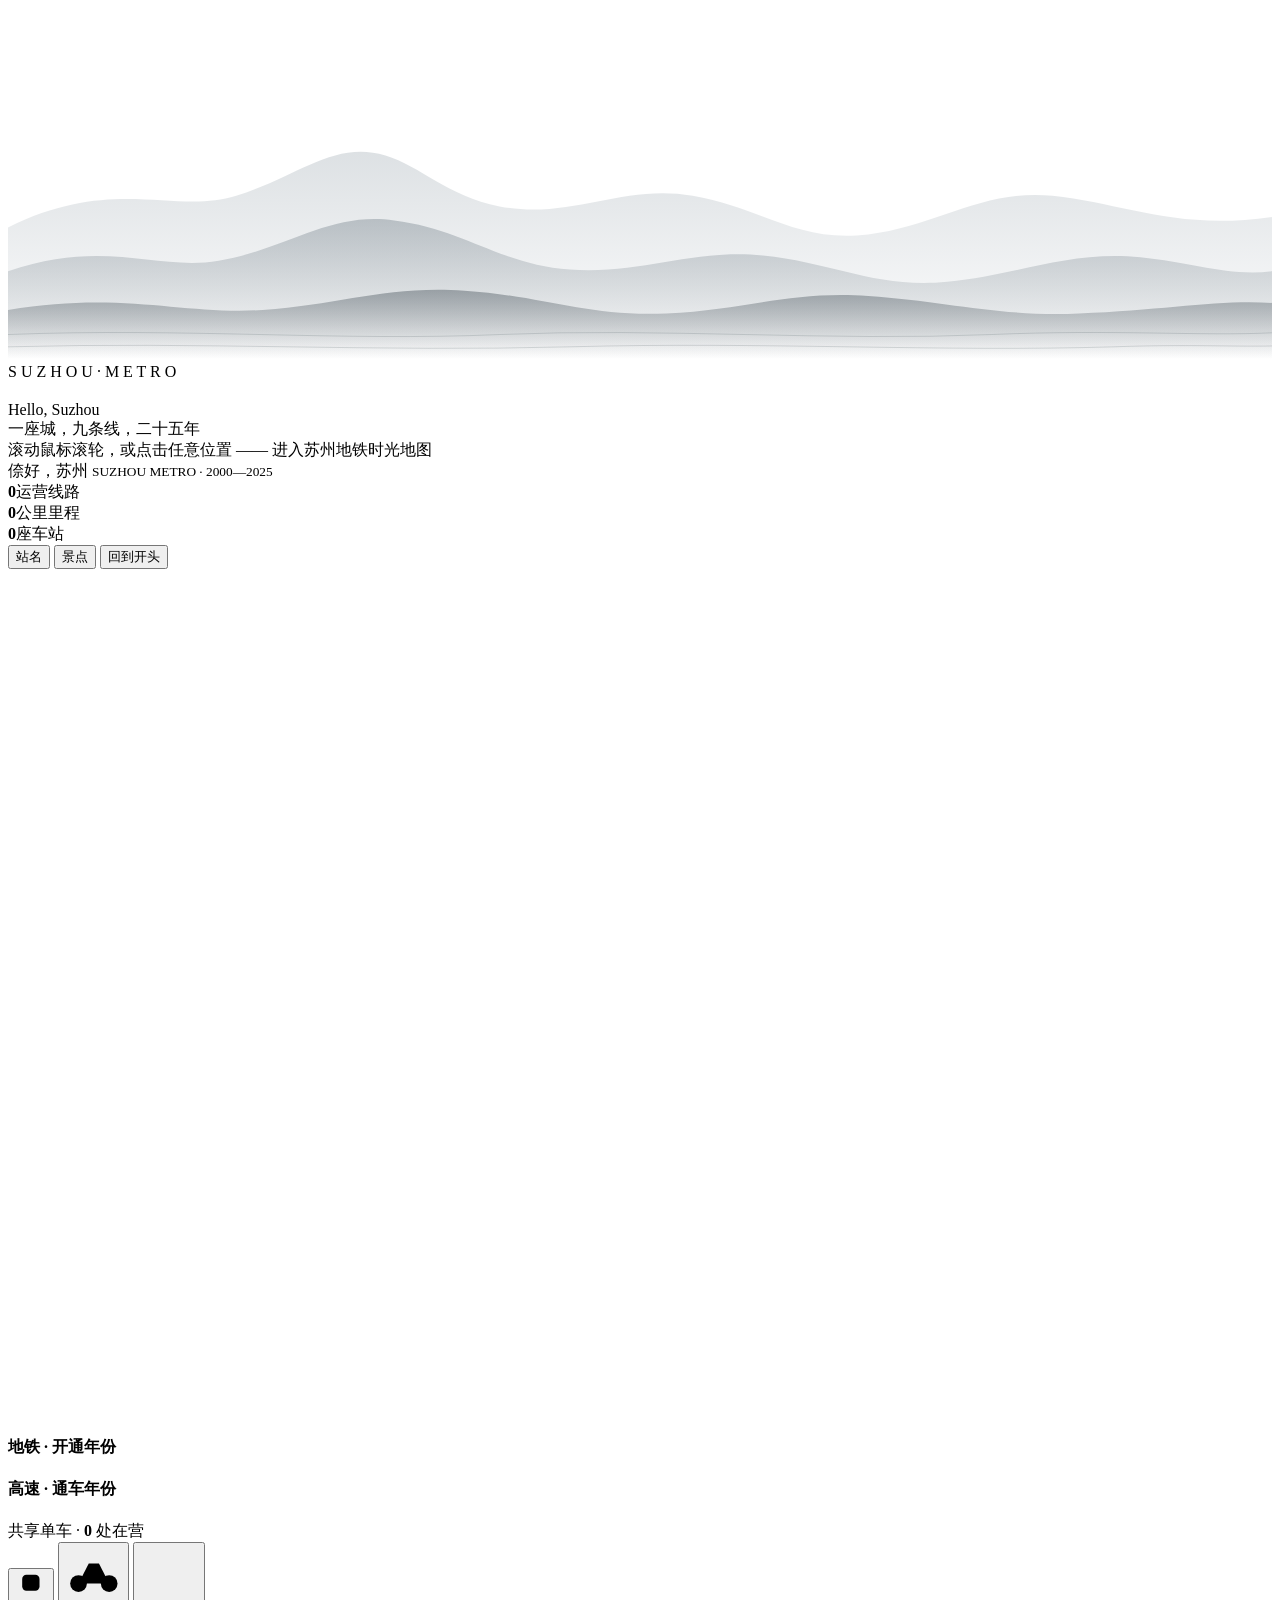
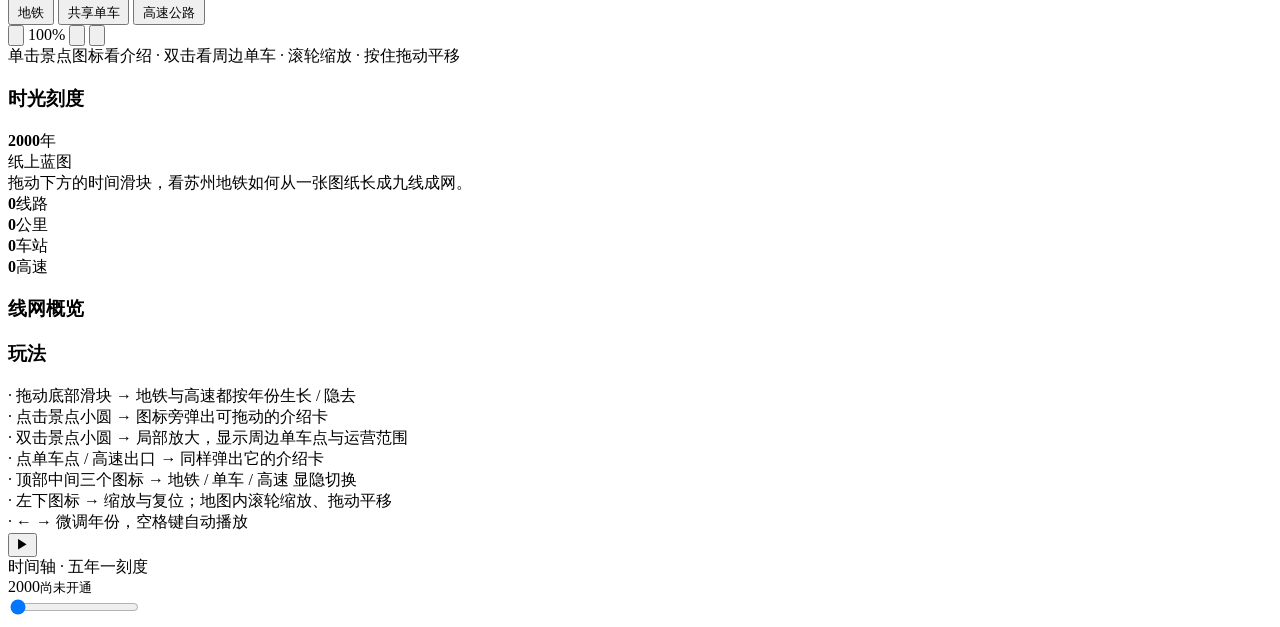
==== index.html @ 7e3ab37a "Add files via upload" ====
<!DOCTYPE html>
<html lang="zh-CN">
<head>
<meta charset="UTF-8">
<meta name="viewport" content="width=device-width, initial-scale=1, maximum-scale=1">
<title>倷好，苏州 · 地铁时光地图</title>
<meta name="description" content="以苏州地铁线网为主轴的交互式时光地图：拖动时间滑块，看九条线路逐年生长，著名景点与街区随站点联动。">
<link rel="stylesheet" href="assets/css/style.css">
</head>
<body>

<!-- ============ 开场 ============ -->
<section id="hero">
  <div class="hero-moon"></div>

  <svg class="hero-scape" viewBox="0 0 1440 400" preserveAspectRatio="none" aria-hidden="true">
    <defs>
      <linearGradient id="g1" x1="0" y1="0" x2="0" y2="1">
        <stop offset="0%" stop-color="#7C8B96" stop-opacity=".26"/>
        <stop offset="100%" stop-color="#7C8B96" stop-opacity="0"/>
      </linearGradient>
      <linearGradient id="g2" x1="0" y1="0" x2="0" y2="1">
        <stop offset="0%" stop-color="#5C6B76" stop-opacity=".34"/>
        <stop offset="100%" stop-color="#5C6B76" stop-opacity="0"/>
      </linearGradient>
      <linearGradient id="g3" x1="0" y1="0" x2="0" y2="1">
        <stop offset="0%" stop-color="#3E4A53" stop-opacity=".42"/>
        <stop offset="100%" stop-color="#3E4A53" stop-opacity="0"/>
      </linearGradient>
    </defs>
    <path fill="url(#g1)" d="M0 250 C 120 190 190 236 260 214 C 330 192 372 150 430 168 C 470 180 500 214 560 226 C 640 242 700 200 780 214 C 860 228 900 268 980 258 C 1060 248 1110 206 1190 214 C 1270 222 1330 254 1440 238 L1440 400 L0 400 Z"/>
    <path fill="url(#g2)" d="M0 300 C 110 262 170 300 240 288 C 320 274 366 232 440 242 C 520 252 560 292 640 298 C 720 304 780 274 860 282 C 940 290 990 320 1070 312 C 1150 304 1210 276 1290 284 C 1350 290 1390 306 1440 300 L1440 400 L0 400 Z"/>
    <path fill="url(#g3)" d="M0 344 C 130 322 200 350 290 344 C 380 338 430 316 520 322 C 610 328 660 352 750 348 C 840 344 890 322 980 328 C 1070 334 1130 352 1220 348 C 1320 344 1380 332 1440 336 L1440 400 L0 400 Z"/>
    <g stroke="#3E4A53" stroke-opacity=".2" stroke-width="1" fill="none">
      <path d="M0 372 C 200 364 380 380 560 372 C 740 364 940 380 1120 372 C 1260 366 1360 374 1440 370"/>
      <path d="M0 386 C 220 380 420 392 640 386 C 860 380 1060 392 1260 386 C 1340 383 1400 386 1440 385"/>
    </g>
  </svg>

  <div class="hero-inner">
    <div class="hero-kicker">S U Z H O U · M E T R O</div>
    <h1 class="hero-title" id="heroTitle"></h1>
    <div class="hero-en">Hello, Suzhou</div>
    <div class="hero-sub">一座城，九条线，二十五年</div>
    <div class="hero-rule"></div>
  </div>

  <div class="hero-hint">
    <span class="wheel"></span>
    滚动鼠标滚轮，或点击任意位置 —— 进入苏州地铁时光地图
  </div>
</section>

<!-- ============ 主舞台 ============ -->
<main id="stage">
  <header class="topbar">
    <div class="brand">
      倷好，苏州
      <small>SUZHOU METRO · 2000—2025</small>
    </div>

    <div class="stat">
      <div class="stat-item"><b id="statLines">0</b><span>运营线路</span></div>
      <div class="stat-item"><b id="statKm">0</b><span>公里里程</span></div>
      <div class="stat-item"><b id="statStops">0</b><span>座车站</span></div>
    </div>

    <div class="spacer"></div>

    <button class="ghost-btn on" id="btnLabels">站名</button>
    <button class="ghost-btn on" id="btnSpots">景点</button>
    <button class="ghost-btn" id="btnBack">回到开头</button>
  </header>

  <div class="stage-body">
    <div class="map-wrap">
      <svg id="map" viewBox="0 0 1440 960" preserveAspectRatio="xMidYMid meet" aria-label="苏州地铁线网示意图"></svg>

      <div class="legend">
        <h4>地铁 · 开通年份</h4>
        <div id="legendRows"></div>
        <h4 class="sec" id="roadCap">高速 · 通车年份</h4>
        <div id="legendRoads"></div>
        <div class="legend-note">共享单车 · <b id="bikeCount">0</b> 处在营</div>
      </div>

      <!-- 图层显隐：正中央 -->
      <div class="layer-toggle" id="layerToggle">
        <button class="lt-btn on" data-layer="metro" title="显示 / 隐藏 地铁线网">
          <svg viewBox="0 0 24 24" aria-hidden="true">
            <rect x="5" y="3" width="14" height="13" rx="3.4"/>
            <path d="M8.2 7.4h7.6"/>
            <path d="M7.6 16.4 5.6 20.6M16.4 16.4l2 4.2"/>
            <path d="M6.6 20.6h10.8"/>
          </svg>
          <span>地铁</span>
        </button>
        <button class="lt-btn on" data-layer="bike" title="显示 / 隐藏 共享单车点与运营范围">
          <svg viewBox="0 0 24 24" aria-hidden="true">
            <circle cx="5.4" cy="16.6" r="3.6"/><circle cx="18.6" cy="16.6" r="3.6"/>
            <path d="M5.4 16.6 9.8 8h4.4l4.4 8.6"/>
            <path d="M9.4 8h6.2M12 8v8.6"/>
          </svg>
          <span>共享单车</span>
        </button>
        <button class="lt-btn on" data-layer="road" title="显示 / 隐藏 高速公路">
          <svg viewBox="0 0 24 24" aria-hidden="true">
            <path d="M8.6 3 3 21M15.4 3 21 21"/>
            <path d="M12 4.2v3.2M12 10.6v3.2M12 17v3.2"/>
          </svg>
          <span>高速公路</span>
        </button>
      </div>

      <!-- 缩放控制：图标化 -->
      <div class="zoom-bar">
        <button id="zOut" title="缩小" aria-label="缩小">
          <svg viewBox="0 0 24 24" aria-hidden="true">
            <circle cx="10.4" cy="10.4" r="6.6"/><path d="M15.3 15.3 20.6 20.6"/><path d="M7.4 10.4h6"/>
          </svg>
        </button>
        <span id="zVal">100%</span>
        <button id="zIn" title="放大" aria-label="放大">
          <svg viewBox="0 0 24 24" aria-hidden="true">
            <circle cx="10.4" cy="10.4" r="6.6"/><path d="M15.3 15.3 20.6 20.6"/>
            <path d="M7.4 10.4h6M10.4 7.4v6"/>
          </svg>
        </button>
        <button id="zReset" title="回到全景" aria-label="回到全景">
          <svg viewBox="0 0 24 24" aria-hidden="true">
            <path d="M4 9.4V4h5.4M20 14.6V20h-5.4M20 9.4V4h-5.4M4 14.6V20h5.4"/>
          </svg>
        </button>
      </div>

      <div class="map-hint">单击景点图标看介绍 · 双击看周边单车 · 滚轮缩放 · 按住拖动平移</div>

      <!-- 景点 / 单车 / 出口 浮动弹窗（可拖动） -->
      <div class="spot-pop" id="spotPop" hidden>
        <div class="pop-head" id="popHead">
          <span class="pop-ico" id="popIco">🏯</span>
          <b id="popName">拙政园</b>
          <span class="pop-cat" id="popCat">园林古建</span>
          <button class="pop-x" id="popClose" title="关闭" aria-label="关闭">✕</button>
        </div>
        <div class="pop-body" id="popBody"></div>
      </div>
    </div>

    <aside id="panel">
      <div class="card">
        <h3>时光刻度</h3>
        <div class="year-badge">
          <b id="pYear">2000</b><span>年</span>
        </div>
        <div class="event-title" id="pEventT">纸上蓝图</div>
        <div class="event-text" id="pEventX">拖动下方的时间滑块，看苏州地铁如何从一张图纸长成九线成网。</div>
        <div class="mini-grid g4">
          <div><b id="pLines">0</b><span>线路</span></div>
          <div><b id="pKm">0</b><span>公里</span></div>
          <div><b id="pStops">0</b><span>车站</span></div>
          <div><b id="pRoads">0</b><span>高速</span></div>
        </div>
      </div>

      <div class="card" id="detailCard">
        <h3 id="detailCap">线网概览</h3>
        <div id="detailBody"></div>
      </div>

      <div class="card">
        <h3>玩法</h3>
        <div class="hint-line">
          · 拖动底部滑块 → 地铁与高速都按年份生长 / 隐去<br>
          · 点击景点小圆 → 图标旁弹出可拖动的介绍卡<br>
          · 双击景点小圆 → 局部放大，显示周边单车点与运营范围<br>
          · 点单车点 / 高速出口 → 同样弹出它的介绍卡<br>
          · 顶部中间三个图标 → 地铁 / 单车 / 高速 显隐切换<br>
          · 左下图标 → 缩放与复位；地图内滚轮缩放、拖动平移<br>
          · ← → 微调年份，空格键自动播放
        </div>
      </div>
    </aside>
  </div>

  <footer id="timeline">
    <div class="tl-head">
      <button class="play-btn" id="btnPlay" title="自动播放">▶</button>
      <div class="cap">时间轴 · 五年一刻度</div>
      <div class="tl-now"><span id="tlYear">2000</span><small id="tlNote">尚未开通</small></div>
    </div>
    <div class="slider-box">
      <input type="range" id="yearRange" min="2000" max="2025" step="1" value="2000">
      <div class="ticks" id="ticks"></div>
    </div>
  </footer>
</main>

<div id="tip"></div>

<script src="assets/js/data.js"></script>
<script src="assets/js/app.js"></script>
</body>
</html>
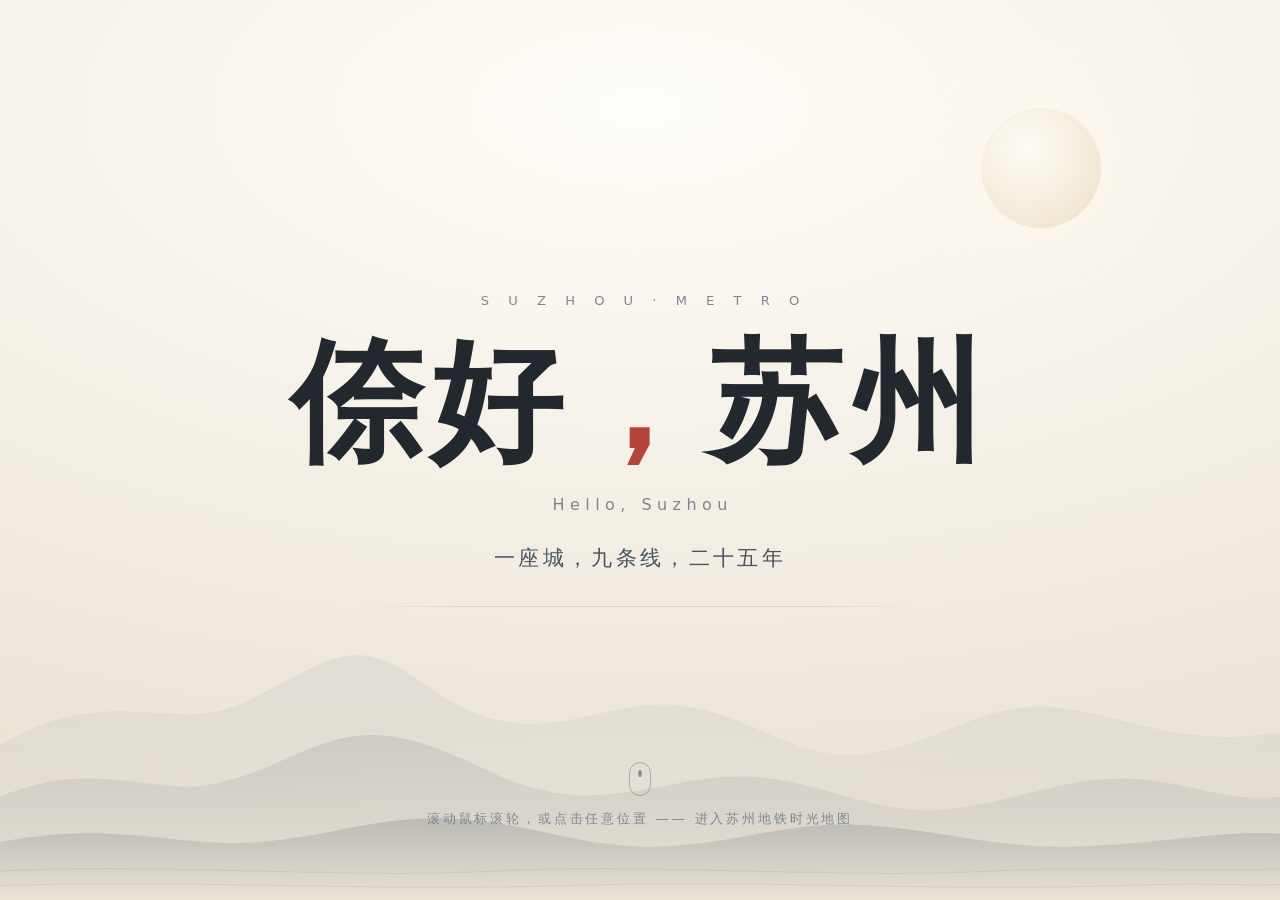
==== commit bcbd4c35: "Add files via upload" ====
--- a/index.html
+++ b/index.html
@@ -5,7 +5,1138 @@
 <meta name="viewport" content="width=device-width, initial-scale=1, maximum-scale=1">
 <title>倷好，苏州 · 地铁时光地图</title>
 <meta name="description" content="以苏州地铁线网为主轴的交互式时光地图：拖动时间滑块，看九条线路逐年生长，著名景点与街区随站点联动。">
-<link rel="stylesheet" href="assets/css/style.css">
+<meta name="color-scheme" content="light">
+<style>
+/* ===========================================================
+ *  倷好，苏州 · 地铁时光地图
+ *  配色：粉墙黛瓦 / 宣纸 / 朱印
+ * =========================================================== */
+
+:root {
+  --paper: #F7F4EE;
+  --paper-2: #FFFDF8;
+  --paper-3: #EFE9DE;
+  --ink: #23282E;
+  --ink-2: #4A545E;
+  --ink-3: #7C8791;
+  --hair: rgba(35, 40, 46, .12);
+  --seal: #B5453A;
+  --seal-soft: rgba(181, 69, 58, .1);
+  --teal: #3C7A89;
+  --shadow-s: 0 1px 2px rgba(35, 40, 46, .06), 0 2px 8px rgba(35, 40, 46, .05);
+  --shadow-m: 0 4px 12px rgba(35, 40, 46, .09), 0 12px 32px rgba(35, 40, 46, .07);
+  --font-serif: 'Songti SC', 'STSong', 'SimSun', 'Noto Serif SC', 'Source Han Serif SC', serif;
+  --font-sans: 'PingFang SC', 'Microsoft YaHei', 'Hiragino Sans GB', 'Noto Sans SC', system-ui, sans-serif;
+}
+
+* { box-sizing: border-box; }
+
+html, body {
+  margin: 0;
+  padding: 0;
+  height: 100%;
+  overflow: hidden;
+  background: var(--paper);
+  color: var(--ink);
+  font-family: var(--font-sans);
+  -webkit-font-smoothing: antialiased;
+}
+
+button { font-family: inherit; cursor: pointer; }
+
+/* ============ 开场 ============ */
+#hero {
+  position: fixed;
+  inset: 0;
+  z-index: 60;
+  display: flex;
+  flex-direction: column;
+  align-items: center;
+  justify-content: center;
+  background:
+    radial-gradient(120% 80% at 50% 12%, #FFFDF8 0%, #F4EFE5 55%, #EAE3D6 100%);
+  transition: opacity .9s ease, transform 1.1s cubic-bezier(.22, .61, .36, 1);
+  cursor: pointer;
+  user-select: none;
+}
+
+#hero.is-out {
+  opacity: 0;
+  transform: scale(1.06) translateY(-3%);
+  pointer-events: none;
+}
+
+.hero-moon {
+  position: absolute;
+  top: 12%;
+  right: 14%;
+  width: 120px;
+  height: 120px;
+  border-radius: 50%;
+  background: radial-gradient(circle at 38% 34%, #FFFDF6, #F2E9D6 62%, #E6DBC4 100%);
+  box-shadow: 0 0 60px 20px rgba(255, 250, 235, .55);
+  animation: moonIn 2.2s ease both;
+}
+
+.hero-scape {
+  position: absolute;
+  left: 0;
+  right: 0;
+  bottom: 0;
+  width: 100%;
+  height: 46vh;
+  opacity: 0;
+  animation: fadeIn 2.4s 1s ease forwards;
+}
+
+.hero-inner { position: relative; text-align: center; padding: 0 24px; }
+
+.hero-kicker {
+  font-size: 13px;
+  letter-spacing: .58em;
+  color: var(--ink-3);
+  text-indent: .58em;
+  margin-bottom: 26px;
+  opacity: 0;
+  animation: fadeUp 1.2s .2s ease forwards;
+}
+
+.hero-title {
+  font-family: var(--font-serif);
+  font-size: clamp(54px, 11vw, 132px);
+  line-height: 1.06;
+  font-weight: 600;
+  letter-spacing: .06em;
+  margin: 0;
+  color: var(--ink);
+  display: flex;
+  justify-content: center;
+  flex-wrap: wrap;
+}
+
+.hero-title span {
+  display: inline-block;
+  opacity: 0;
+  transform: translateY(38px);
+  animation: charIn 1.35s cubic-bezier(.16, .84, .3, 1) forwards;
+}
+
+.hero-title span.blank { width: .28em; }
+.hero-title span.dot { color: var(--seal); }
+
+.hero-en {
+  margin-top: 22px;
+  font-size: clamp(12px, 1.4vw, 16px);
+  letter-spacing: .34em;
+  text-indent: .34em;
+  color: var(--ink-3);
+  opacity: 0;
+  animation: fadeUp 1.4s 1.5s ease forwards;
+}
+
+.hero-sub {
+  margin-top: 30px;
+  font-family: var(--font-serif);
+  font-size: clamp(15px, 1.8vw, 21px);
+  color: var(--ink-2);
+  letter-spacing: .16em;
+  opacity: 0;
+  animation: fadeUp 1.4s 1.8s ease forwards;
+}
+
+.hero-rule {
+  width: 0;
+  height: 1px;
+  margin: 34px auto 0;
+  background: linear-gradient(90deg, transparent, var(--hair) 20%, var(--hair) 80%, transparent);
+  animation: ruleIn 1.6s 2s ease forwards;
+}
+
+.hero-hint {
+  position: absolute;
+  bottom: 8vh;
+  left: 0;
+  right: 0;
+  text-align: center;
+  font-size: 13px;
+  letter-spacing: .22em;
+  text-indent: .22em;
+  color: var(--ink-3);
+  opacity: 0;
+  animation: fadeUp 1.4s 2.4s ease forwards;
+}
+
+.hero-hint .wheel {
+  display: block;
+  margin: 0 auto 14px;
+  width: 22px;
+  height: 34px;
+  border: 1.5px solid rgba(35, 40, 46, .28);
+  border-radius: 12px;
+  position: relative;
+}
+
+.hero-hint .wheel::after {
+  content: '';
+  position: absolute;
+  left: 50%;
+  top: 7px;
+  width: 3px;
+  height: 7px;
+  border-radius: 2px;
+  background: var(--ink-3);
+  transform: translateX(-50%);
+  animation: wheelDrop 1.9s infinite ease-in-out;
+}
+
+@keyframes charIn { to { opacity: 1; transform: translateY(0); } }
+@keyframes fadeUp { from { opacity: 0; transform: translateY(16px); } to { opacity: 1; transform: translateY(0); } }
+@keyframes fadeIn { to { opacity: .5; } }
+@keyframes moonIn { from { opacity: 0; transform: translateY(-16px); } to { opacity: .85; transform: translateY(0); } }
+@keyframes ruleIn { to { width: min(560px, 74vw); } }
+@keyframes wheelDrop { 0%, 100% { opacity: .25; transform: translate(-50%, 0); } 50% { opacity: 1; transform: translate(-50%, 9px); } }
+
+/* ============ 舞台 ============ */
+#stage {
+  position: fixed;
+  inset: 0;
+  display: flex;
+  flex-direction: column;
+  opacity: 0;
+  visibility: hidden;
+  transition: opacity .9s ease;
+}
+
+#stage.is-on { opacity: 1; visibility: visible; }
+
+.topbar {
+  flex: none;
+  height: 62px;
+  padding: 0 22px;
+  display: flex;
+  align-items: center;
+  gap: 18px;
+  border-bottom: 1px solid var(--hair);
+  background: linear-gradient(180deg, #FFFDF8, rgba(255, 253, 248, .82));
+  backdrop-filter: blur(6px);
+  z-index: 12;
+}
+
+.brand {
+  font-family: var(--font-serif);
+  font-size: 21px;
+  letter-spacing: .12em;
+  font-weight: 600;
+}
+
+.brand small {
+  display: block;
+  font-family: var(--font-sans);
+  font-size: 10px;
+  letter-spacing: .3em;
+  color: var(--ink-3);
+  font-weight: 400;
+  margin-top: 2px;
+}
+
+.topbar .spacer { flex: 1; }
+
+.stat {
+  display: flex;
+  gap: 20px;
+  align-items: center;
+}
+
+.stat-item { text-align: right; line-height: 1.15; }
+.stat-item b { font-size: 19px; font-weight: 600; font-variant-numeric: tabular-nums; }
+.stat-item span { display: block; font-size: 10px; letter-spacing: .18em; color: var(--ink-3); }
+
+.ghost-btn {
+  border: 1px solid var(--hair);
+  background: rgba(255, 255, 255, .6);
+  color: var(--ink-2);
+  font-size: 12px;
+  letter-spacing: .08em;
+  padding: 7px 13px;
+  border-radius: 999px;
+  transition: .2s;
+}
+.ghost-btn:hover { border-color: rgba(35, 40, 46, .3); color: var(--ink); }
+.ghost-btn.on { background: var(--ink); color: #fff; border-color: var(--ink); }
+
+/* 主体 */
+.stage-body { flex: 1; position: relative; min-height: 0; }
+
+.map-wrap {
+  position: absolute;
+  inset: 0;
+  overflow: hidden;
+  background:
+    radial-gradient(90% 70% at 50% 40%, #FFFDF8 0%, #F5F1E8 70%, #EDE7DA 100%);
+}
+
+#map { width: 100%; height: 100%; display: block; }
+
+/* SVG 元素 */
+.line-path {
+  fill: none;
+  stroke-width: calc(7px * var(--ms, 1));
+  stroke-linecap: round;
+  stroke-linejoin: round;
+  opacity: .92;
+  transition: stroke-dashoffset 1.05s cubic-bezier(.33, .8, .35, 1), opacity .5s ease;
+}
+
+.line-g.is-off .line-path { stroke-dashoffset: var(--len) !important; opacity: 0; }
+.line-g { transition: opacity .4s; }
+.line-g.dim { opacity: .16; }
+.line-g.focus .line-path { stroke-width: calc(9px * var(--ms, 1)); }
+
+.station { cursor: pointer; }
+.station .hit { fill: transparent; }
+.station .dot {
+  r: calc(5px * var(--ms, 1));
+  stroke: #FFFDF8;
+  stroke-width: calc(2px * var(--ms, 1));
+  transition: .3s;
+}
+.station .hub {
+  r: calc(7px * var(--ms, 1));
+  fill: #FFFDF8;
+  stroke: #23282E;
+  stroke-width: calc(2.6px * var(--ms, 1));
+}
+.station .ring {
+  r: calc(15px * var(--ms, 1));
+  fill: none;
+  stroke: var(--seal);
+  stroke-width: calc(2px * var(--ms, 1));
+  opacity: 0;
+}
+.station.on .ring { opacity: 1; }
+.station.on .dot { r: calc(9px * var(--ms, 1)); }
+.station.on .hub { r: calc(10px * var(--ms, 1)); stroke: var(--seal); stroke-width: calc(3px * var(--ms, 1)); }
+
+.st-label {
+  font-size: calc(13.5px * var(--ts, 1));
+  fill: var(--ink);
+  paint-order: stroke;
+  stroke: rgba(255, 253, 248, .92);
+  stroke-width: calc(3.4px * var(--ts, 1));
+  stroke-linejoin: round;
+  pointer-events: none;
+  letter-spacing: .02em;
+}
+.st-label.hub { font-size: calc(15px * var(--ts, 1)); font-weight: 700; }
+
+.station-g, .spot-g {
+  opacity: 0;
+  transform: scale(.4);
+  transform-box: fill-box;
+  transform-origin: center;
+  transition: opacity .45s ease, transform .5s cubic-bezier(.34, 1.4, .5, 1);
+  pointer-events: none;
+}
+.station-g.is-on, .spot-g.is-on { opacity: 1; transform: scale(1); pointer-events: auto; cursor: pointer; }
+.station-g.is-off, .spot-g.is-off { transition: opacity .35s ease, transform .3s ease; }
+
+.spot-g .spot-bg {
+  r: calc(13px * var(--ms, 1));
+  fill: #FFFDF8;
+  stroke-width: calc(2.2px * var(--ms, 1));
+}
+.spot-g .spot-ico { font-size: calc(14px * var(--ts, 1)); text-anchor: middle; dominant-baseline: central; }
+.spot-g .spot-link { stroke-width: calc(1.4px * var(--ms, 1)); stroke-dasharray: 3 3; opacity: .55; }
+.spot-g:hover .spot-bg { stroke-width: calc(3.4px * var(--ms, 1)); }
+.spot-g.pick .spot-bg { stroke-width: calc(4px * var(--ms, 1)); }
+.spot-g.pick .pulse { animation: pulse 1.4s infinite; }
+
+.pulse { fill: none; stroke-width: 2; opacity: 0; }
+@keyframes pulse {
+  0% { r: calc(12px * var(--ms, 1)); opacity: .8; }
+  100% { r: calc(34px * var(--ms, 1)); opacity: 0; }
+}
+
+.spot-tip {
+  font-size: calc(11.5px * var(--ts, 1));
+  fill: var(--ink-2);
+  paint-order: stroke;
+  stroke: rgba(255, 253, 248, .95);
+  stroke-width: calc(3px * var(--ts, 1));
+  text-anchor: middle;
+  pointer-events: none;
+  opacity: 0;
+  transition: opacity .2s;
+}
+.spot-g:hover .spot-tip { opacity: 1; }
+
+/* ============ 高速公路 ============ */
+.road-g { transition: opacity .45s; }
+.road-casing {
+  fill: none;
+  stroke: #FFFDF8;
+  stroke-width: calc(13px * var(--ms, 1));
+  stroke-linecap: round;
+  stroke-linejoin: round;
+  opacity: .9;
+}
+.road-line {
+  fill: none;
+  stroke-width: calc(6px * var(--ms, 1));
+  stroke-linecap: round;
+  stroke-linejoin: round;
+  opacity: .88;
+  transition: stroke-dashoffset 1.15s cubic-bezier(.33, .8, .35, 1), opacity .5s ease;
+}
+.road-inner {
+  fill: none;
+  stroke: rgba(255, 253, 248, .75);
+  stroke-width: calc(1.4px * var(--ms, 1));
+  stroke-dasharray: calc(9px * var(--ms, 1)) calc(9px * var(--ms, 1));
+  transition: stroke-dashoffset 1.15s cubic-bezier(.33, .8, .35, 1), opacity .5s ease;
+}
+.road-g.is-off .road-line,
+.road-g.is-off .road-inner,
+.road-g.is-off .road-casing { stroke-dashoffset: var(--len) !important; opacity: 0; }
+.road-g.dim { opacity: .18; }
+.road-g.focus .road-line { stroke-width: calc(8px * var(--ms, 1)); }
+.road-g.link .road-line { stroke-width: calc(7.5px * var(--ms, 1)); }
+.road-g.link .road-casing { stroke: rgba(181, 69, 58, .18); }
+
+.road-shield {
+  fill: #FFFDF8;
+  stroke-width: 1.6;
+  rx: 4;
+  transition: opacity .4s;
+}
+.road-code {
+  font-size: calc(10px * var(--ts, 1));
+  font-weight: 700;
+  text-anchor: middle;
+  dominant-baseline: central;
+  letter-spacing: .02em;
+  transition: opacity .4s;
+}
+.road-g.is-off .road-shield-g,
+.road-g.is-off .road-exit { opacity: 0; }
+
+.road-exit { cursor: pointer; }
+.road-exit .dia { stroke: #FFFDF8; stroke-width: 1.8; }
+.road-exit.hi .dia { stroke-width: 3; }
+.road-exit .halo { fill: none; stroke: var(--seal); stroke-width: 2; opacity: 0; }
+.road-exit.hi .halo { opacity: 1; animation: pulse 1.6s infinite; }
+.exit-label {
+  font-size: calc(11px * var(--ts, 1));
+  fill: var(--ink-2);
+  paint-order: stroke;
+  stroke: rgba(255, 253, 248, .95);
+  stroke-width: calc(3.2px * var(--ts, 1));
+  stroke-linejoin: round;
+  pointer-events: none;
+  opacity: 0;
+  transition: opacity .25s;
+}
+#map.near .exit-label, .road-exit.hi .exit-label { opacity: 1; }
+
+/* ============ 共享单车 ============ */
+.zone-circle {
+  fill: rgba(47, 124, 110, .07);
+  stroke: rgba(47, 124, 110, .45);
+  stroke-width: calc(1.4px * var(--ms, 1));
+  stroke-dasharray: 7 6;
+  opacity: 0;
+  transition: opacity .5s ease;
+}
+.zone-label {
+  font-size: calc(11.5px * var(--ts, 1));
+  fill: #2F7C6E;
+  text-anchor: middle;
+  paint-order: stroke;
+  stroke: rgba(255, 253, 248, .95);
+  stroke-width: calc(3.2px * var(--ts, 1));
+  letter-spacing: .1em;
+  pointer-events: none;
+  opacity: 0;
+  transition: opacity .5s ease;
+}
+.zone-g.on .zone-circle { opacity: 1; }
+.zone-g.on .zone-label { opacity: .95; }
+
+.focus-range {
+  fill: rgba(47, 124, 110, .05);
+  stroke: rgba(47, 124, 110, .55);
+  stroke-width: calc(1.6px * var(--ms, 1));
+  stroke-dasharray: 4 6;
+  pointer-events: none;
+}
+.focus-range-label {
+  font-size: calc(11.5px * var(--ts, 1));
+  fill: #2F7C6E;
+  text-anchor: middle;
+  paint-order: stroke;
+  stroke: rgba(255, 253, 248, .95);
+  stroke-width: calc(3.2px * var(--ts, 1));
+  pointer-events: none;
+}
+
+.bike-st {
+  cursor: pointer;
+  opacity: 0;
+  transform: scale(.5);
+  transform-box: fill-box;
+  transform-origin: center;
+  transition: opacity .4s ease, transform .45s cubic-bezier(.34, 1.4, .5, 1);
+  pointer-events: none;
+}
+.bike-st.is-on { opacity: 1; transform: scale(1); pointer-events: auto; }
+.bike-st .bk-bg { r: calc(9.5px * var(--ms, 1)); fill: #FFFDF8; stroke: #2F7C6E; stroke-width: calc(1.8px * var(--ms, 1)); }
+.bike-st .bk-ico { fill: none; stroke: #2F7C6E; stroke-width: calc(1.5px * var(--ms, 1)); stroke-linecap: round; }
+.bike-st .bk-glyph, .road-exit .exit-glyph { transform: scale(var(--ms, 1)); transform-box: fill-box; transform-origin: center; }
+.bike-st.public .bk-bg { stroke: #4C7EA8; }
+.bike-st.public .bk-ico { stroke: #4C7EA8; }
+.bike-st:hover .bk-bg { stroke-width: calc(3px * var(--ms, 1)); }
+.bike-st.pick .bk-bg { stroke-width: calc(3.4px * var(--ms, 1)); fill: #EAF5F2; }
+.bike-st .bk-name {
+  font-size: calc(10.5px * var(--ts, 1));
+  fill: var(--ink-2);
+  text-anchor: middle;
+  paint-order: stroke;
+  stroke: rgba(255, 253, 248, .95);
+  stroke-width: 3px;
+  pointer-events: none;
+  opacity: 0;
+  transition: opacity .2s;
+}
+.bike-st:hover .bk-name, .bike-st.pick .bk-name { opacity: 1; }
+
+/* ============ 可拖动弹窗 ============ */
+.spot-pop {
+  position: absolute;
+  left: 0;
+  top: 0;
+  width: 306px;
+  max-height: min(58vh, 520px);
+  display: flex;
+  flex-direction: column;
+  background: rgba(255, 253, 248, .97);
+  border: 1px solid rgba(35, 40, 46, .16);
+  border-radius: 14px;
+  box-shadow: var(--shadow-m);
+  backdrop-filter: blur(10px);
+  z-index: 22;
+  overflow: hidden;
+  opacity: 0;
+  transition: opacity .22s ease;
+  will-change: transform;
+}
+.spot-pop[hidden] { display: none; }
+.spot-pop.on { opacity: 1; }
+
+.pop-head {
+  flex: none;
+  display: flex;
+  align-items: center;
+  gap: 8px;
+  padding: 10px 12px;
+  background: rgba(35, 40, 46, .045);
+  border-bottom: 1px solid var(--hair);
+  cursor: grab;
+  user-select: none;
+  touch-action: none;
+}
+.pop-head:active { cursor: grabbing; }
+.pop-ico { font-size: 17px; }
+.pop-head b { font-family: var(--font-serif); font-size: 15.5px; letter-spacing: .04em; }
+.pop-cat { font-size: 11px; color: var(--ink-3); letter-spacing: .08em; }
+.pop-x {
+  margin-left: auto;
+  width: 22px;
+  height: 22px;
+  border: none;
+  border-radius: 7px;
+  background: transparent;
+  color: var(--ink-3);
+  font-size: 12px;
+  line-height: 1;
+  display: grid;
+  place-items: center;
+  transition: .18s;
+}
+.pop-x:hover { background: rgba(35, 40, 46, .1); color: var(--ink); }
+
+.pop-body { padding: 12px 13px 14px; overflow-y: auto; overscroll-behavior: contain; }
+.pop-body::-webkit-scrollbar { width: 6px; }
+.pop-body::-webkit-scrollbar-thumb { background: rgba(35, 40, 46, .16); border-radius: 3px; }
+
+.pop-lead {
+  margin: 0;
+  font-family: var(--font-serif);
+  font-size: 14px;
+  line-height: 1.72;
+  color: var(--ink);
+  padding-left: 9px;
+  border-left: 2px solid var(--seal);
+}
+.pop-text { margin-top: 10px; font-size: 12.5px; line-height: 1.78; color: var(--ink-2); }
+.pop-sec {
+  margin: 14px 0 7px;
+  font-size: 10.5px;
+  letter-spacing: .2em;
+  color: var(--ink-3);
+}
+.pop-hl { display: flex; flex-wrap: wrap; gap: 5px; }
+.pop-hl span {
+  font-size: 11px;
+  padding: 3px 9px;
+  border-radius: 999px;
+  background: rgba(35, 40, 46, .05);
+  border: 1px solid var(--hair);
+  color: var(--ink-2);
+}
+.pop-facts { display: grid; grid-template-columns: auto 1fr; gap: 6px 11px; margin: 0; }
+.pop-facts dt { font-size: 11px; color: var(--ink-3); white-space: nowrap; }
+.pop-facts dd { margin: 0; font-size: 12px; color: var(--ink); line-height: 1.55; }
+
+.pop-row {
+  display: flex;
+  align-items: center;
+  gap: 8px;
+  padding: 6px 8px;
+  border-radius: 8px;
+  background: rgba(35, 40, 46, .035);
+  font-size: 12px;
+  margin-bottom: 5px;
+  cursor: pointer;
+  border: 1px solid transparent;
+  transition: .18s;
+}
+.pop-row:hover { background: rgba(35, 40, 46, .075); border-color: var(--hair); }
+.pop-row .nm { flex: 1; }
+.pop-row .wk { font-size: 10.5px; color: var(--ink-3); }
+.pop-row.road { background: rgba(124, 96, 51, .08); }
+.pop-row.bike { background: rgba(47, 124, 110, .08); }
+
+.pop-btns { display: flex; gap: 7px; margin-top: 13px; }
+.pop-btn {
+  flex: 1;
+  border: 1px solid var(--hair);
+  background: rgba(35, 40, 46, .04);
+  border-radius: 9px;
+  padding: 8px 6px;
+  font-size: 11.5px;
+  color: var(--ink-2);
+  letter-spacing: .04em;
+  transition: .2s;
+}
+.pop-btn:hover { background: var(--ink); color: #fff; border-color: var(--ink); }
+.pop-btn.tinted { background: rgba(47, 124, 110, .1); border-color: rgba(47, 124, 110, .3); color: #2F7C6E; }
+.pop-btn.tinted:hover { background: #2F7C6E; color: #fff; }
+
+/* 地图浮层：图例 */
+.legend {
+  position: absolute;
+  left: 18px;
+  top: 16px;
+  padding: 12px 14px 10px;
+  background: rgba(255, 253, 248, .9);
+  border: 1px solid var(--hair);
+  border-radius: 14px;
+  box-shadow: var(--shadow-s);
+  backdrop-filter: blur(8px);
+  max-width: 236px;
+  max-height: calc(100% - 90px);
+  overflow-y: auto;
+  overscroll-behavior: contain;
+  scrollbar-width: thin;
+}
+.legend::-webkit-scrollbar { width: 5px; }
+.legend::-webkit-scrollbar-thumb { background: rgba(35, 40, 46, .16); border-radius: 3px; }
+.legend.hide-road #roadCap, .legend.hide-road #legendRoads { display: none; }
+
+.legend h4 {
+  margin: 0 0 9px;
+  font-size: 11px;
+  letter-spacing: .2em;
+  color: var(--ink-3);
+  font-weight: 500;
+}
+.legend h4.sec { margin-top: 12px; padding-top: 10px; border-top: 1px solid var(--hair); }
+
+.legend-note {
+  margin-top: 11px;
+  padding-top: 9px;
+  border-top: 1px solid var(--hair);
+  font-size: 11.5px;
+  color: var(--ink-3);
+}
+.legend-note b { color: #2F7C6E; font-variant-numeric: tabular-nums; }
+.legend:not(.show-bike) .legend-note { opacity: .38; }
+
+.legend-row {
+  display: flex;
+  align-items: center;
+  gap: 8px;
+  padding: 3px 4px;
+  border-radius: 7px;
+  font-size: 12.5px;
+  color: var(--ink-3);
+  transition: .2s;
+  cursor: pointer;
+}
+.legend-row.live { color: var(--ink); }
+.legend-row.live:hover { background: rgba(35, 40, 46, .06); }
+.legend-row.pick { background: rgba(35, 40, 46, .09); }
+.legend-row i {
+  width: 22px;
+  height: 5px;
+  border-radius: 3px;
+  flex: none;
+  opacity: .25;
+}
+.legend-row.live i { opacity: 1; }
+.legend-row.road i {
+  height: 7px;
+  border-radius: 2px;
+  background-color: var(--c, #8C6D3F);
+  background-image: repeating-linear-gradient(90deg, rgba(255, 253, 248, .95) 0 2px, transparent 2px 7px);
+}
+.legend-row em { margin-left: auto; font-style: normal; font-size: 11px; color: var(--ink-3); font-variant-numeric: tabular-nums; }
+
+/* 图层显隐切换（页面正中央） */
+.layer-toggle {
+  position: absolute;
+  left: 50%;
+  top: 14px;
+  transform: translateX(-50%);
+  display: flex;
+  align-items: center;
+  gap: 4px;
+  padding: 5px;
+  background: rgba(255, 253, 248, .93);
+  border: 1px solid var(--hair);
+  border-radius: 14px;
+  box-shadow: var(--shadow-s);
+  backdrop-filter: blur(10px);
+  z-index: 13;
+}
+
+.lt-btn {
+  display: flex;
+  align-items: center;
+  gap: 7px;
+  padding: 7px 13px;
+  border: 1px solid transparent;
+  border-radius: 10px;
+  background: transparent;
+  color: var(--ink-3);
+  font-size: 12.5px;
+  letter-spacing: .06em;
+  transition: .2s;
+}
+.lt-btn svg {
+  width: 17px;
+  height: 17px;
+  fill: none;
+  stroke: currentColor;
+  stroke-width: 1.7;
+  stroke-linecap: round;
+  stroke-linejoin: round;
+}
+.lt-btn:hover { background: rgba(35, 40, 46, .06); color: var(--ink-2); }
+.lt-btn.on[data-layer="metro"] { color: #B5453A; background: rgba(181, 69, 58, .09); border-color: rgba(181, 69, 58, .22); }
+.lt-btn.on[data-layer="bike"]  { color: #2F7C6E; background: rgba(47, 124, 110, .10); border-color: rgba(47, 124, 110, .22); }
+.lt-btn.on[data-layer="road"]  { color: #7C6033; background: rgba(124, 96, 51, .10); border-color: rgba(124, 96, 51, .22); }
+.lt-btn:not(.on) { opacity: .5; }
+.lt-btn:not(.on) span { text-decoration: line-through; text-decoration-thickness: 1px; }
+
+/* 缩放控件 */
+.zoom-bar {
+  position: absolute;
+  left: 18px;
+  bottom: 16px;
+  display: flex;
+  align-items: center;
+  gap: 4px;
+  padding: 5px;
+  background: rgba(255, 253, 248, .92);
+  border: 1px solid var(--hair);
+  border-radius: 12px;
+  box-shadow: var(--shadow-s);
+  backdrop-filter: blur(8px);
+  z-index: 10;
+}
+
+.zoom-bar button {
+  width: 30px;
+  height: 30px;
+  border: none;
+  border-radius: 9px;
+  background: transparent;
+  color: var(--ink);
+  display: grid;
+  place-items: center;
+  transition: .18s;
+}
+.zoom-bar button svg {
+  width: 17px;
+  height: 17px;
+  fill: none;
+  stroke: currentColor;
+  stroke-width: 1.8;
+  stroke-linecap: round;
+  stroke-linejoin: round;
+}
+.zoom-bar button:hover { background: rgba(35, 40, 46, .08); }
+.zoom-bar button:active { background: rgba(35, 40, 46, .14); }
+.zoom-bar button#zReset { width: 30px; }
+.zoom-bar span {
+  min-width: 52px;
+  text-align: center;
+  font-size: 12px;
+  color: var(--ink-3);
+  font-variant-numeric: tabular-nums;
+}
+
+.map-hint {
+  position: absolute;
+  left: 50%;
+  bottom: 16px;
+  transform: translateX(-50%);
+  font-size: 11.5px;
+  letter-spacing: .1em;
+  color: var(--ink-3);
+  background: rgba(255, 253, 248, .82);
+  border: 1px solid var(--hair);
+  border-radius: 999px;
+  padding: 6px 14px;
+  backdrop-filter: blur(6px);
+  pointer-events: none;
+  transition: opacity .4s;
+  z-index: 10;
+}
+.map-hint.gone { opacity: 0; }
+
+/* 拖动状态 */
+.map-wrap.grabbing { cursor: grabbing; }
+#map.grab { cursor: grab; }
+
+/* 图层显隐 */
+#map.hide-metro .layer-lines,
+#map.hide-metro .layer-stations,
+#map.hide-road .layer-roads,
+#map.hide-bike .layer-bike,
+#map.hide-bike .layer-zones { display: none; }
+
+/* 缩得远时隐藏普通站名，放大后显示景点名 */
+#map.far .st-label:not(.hub) { display: none; }
+#map.near .spot-tip { opacity: .88; }
+#map.far .spot-g .spot-ico { font-size: calc(20px * var(--ts, 1)); }
+
+/* 右侧面板 */
+#panel {
+  position: absolute;
+  right: 16px;
+  top: 16px;
+  bottom: 16px;
+  width: 316px;
+  display: flex;
+  flex-direction: column;
+  gap: 12px;
+  overflow-y: auto;
+  overscroll-behavior: contain;
+  padding-right: 2px;
+  z-index: 11;
+  scrollbar-width: thin;
+}
+#panel::-webkit-scrollbar { width: 6px; }
+#panel::-webkit-scrollbar-thumb { background: rgba(35, 40, 46, .16); border-radius: 3px; }
+
+.card {
+  background: rgba(255, 253, 248, .93);
+  border: 1px solid var(--hair);
+  border-radius: 14px;
+  box-shadow: var(--shadow-s);
+  padding: 15px 16px;
+  backdrop-filter: blur(10px);
+}
+
+.card h3 {
+  margin: 0 0 10px;
+  font-size: 12px;
+  letter-spacing: .18em;
+  color: var(--ink-3);
+  font-weight: 500;
+}
+
+.year-badge {
+  display: flex;
+  align-items: baseline;
+  gap: 10px;
+}
+.year-badge b {
+  font-family: var(--font-serif);
+  font-size: 40px;
+  line-height: 1;
+  font-variant-numeric: tabular-nums;
+}
+.year-badge span { font-size: 12px; color: var(--ink-3); letter-spacing: .1em; }
+
+.event-title {
+  margin-top: 12px;
+  font-family: var(--font-serif);
+  font-size: 16px;
+  line-height: 1.5;
+  color: var(--seal);
+}
+.event-text { margin-top: 6px; font-size: 12.5px; line-height: 1.75; color: var(--ink-2); }
+
+.mini-grid {
+  display: grid;
+  grid-template-columns: repeat(3, 1fr);
+  gap: 8px;
+  margin-top: 14px;
+}
+.mini-grid.g4 { grid-template-columns: repeat(4, 1fr); gap: 6px; }
+.mini-grid.g4 b { font-size: 15px; }
+.mini-grid.g4 span { font-size: 9.5px; letter-spacing: .04em; }
+.mini-grid div {
+  background: rgba(35, 40, 46, .04);
+  border-radius: 9px;
+  padding: 8px 6px;
+  text-align: center;
+}
+.mini-grid b { display: block; font-size: 17px; font-variant-numeric: tabular-nums; }
+.mini-grid span { font-size: 10px; color: var(--ink-3); letter-spacing: .1em; }
+
+/* 详情 */
+.detail-name {
+  font-family: var(--font-serif);
+  font-size: 22px;
+  margin: 0;
+  line-height: 1.3;
+}
+.detail-meta { margin-top: 6px; font-size: 12px; color: var(--ink-3); }
+
+.chips { display: flex; flex-wrap: wrap; gap: 6px; margin-top: 12px; }
+.chip {
+  font-size: 11.5px;
+  padding: 3px 9px;
+  border-radius: 999px;
+  color: #fff;
+  letter-spacing: .04em;
+}
+.chip.ghost { background: rgba(35, 40, 46, .07); color: var(--ink-2); }
+
+.detail-text { margin-top: 12px; font-size: 13px; line-height: 1.8; color: var(--ink-2); }
+
+.detail-lead {
+  margin: 10px 0 0;
+  font-family: var(--font-serif);
+  font-size: 14.5px;
+  line-height: 1.7;
+  color: var(--ink);
+  padding-left: 10px;
+  border-left: 2px solid var(--seal);
+}
+.detail-text { margin-top: 12px; font-size: 13px; line-height: 1.8; color: var(--ink-2); }
+
+.sec-cap {
+  margin: 16px 0 8px;
+  font-size: 11px;
+  letter-spacing: .2em;
+  color: var(--ink-3);
+}
+
+.hl { display: flex; flex-wrap: wrap; gap: 6px; }
+.hl span {
+  font-size: 11.5px;
+  padding: 4px 10px;
+  border-radius: 999px;
+  background: rgba(35, 40, 46, .05);
+  color: var(--ink-2);
+  border: 1px solid var(--hair);
+}
+
+.facts { display: grid; grid-template-columns: auto 1fr; gap: 7px 12px; margin-top: 4px; }
+.facts dt { font-size: 11.5px; color: var(--ink-3); letter-spacing: .06em; white-space: nowrap; }
+.facts dd { margin: 0; font-size: 12.5px; color: var(--ink); line-height: 1.55; }
+
+.goto-btn {
+  margin-top: 14px;
+  width: 100%;
+  border: 1px solid var(--hair);
+  background: rgba(35, 40, 46, .04);
+  border-radius: 10px;
+  padding: 9px;
+  font-size: 12.5px;
+  color: var(--ink-2);
+  letter-spacing: .08em;
+  transition: .2s;
+}
+.goto-btn:hover { background: var(--ink); color: #fff; border-color: var(--ink); }
+
+.spot-list { margin-top: 12px; display: flex; flex-direction: column; gap: 6px; }
+.spot-row {
+  display: flex;
+  align-items: center;
+  gap: 9px;
+  padding: 7px 9px;
+  border-radius: 9px;
+  background: rgba(35, 40, 46, .035);
+  cursor: pointer;
+  transition: .18s;
+  border: 1px solid transparent;
+}
+.spot-row:hover { background: rgba(35, 40, 46, .075); border-color: var(--hair); }
+.spot-row .ico { font-size: 15px; }
+.spot-row .nm { font-size: 13px; }
+.spot-row .wk { margin-left: auto; font-size: 10.5px; color: var(--ink-3); }
+
+.hint-line { font-size: 11.5px; color: var(--ink-3); line-height: 1.7; }
+
+.empty { font-size: 12.5px; color: var(--ink-3); line-height: 1.8; }
+
+/* 底部时间轴 */
+#timeline {
+  flex: none;
+  border-top: 1px solid var(--hair);
+  background: linear-gradient(180deg, rgba(255, 253, 248, .96), #F3EEE4);
+  padding: 12px 26px 14px;
+  z-index: 12;
+}
+
+.tl-head {
+  display: flex;
+  align-items: center;
+  gap: 16px;
+  margin-bottom: 6px;
+}
+
+.tl-head .cap {
+  font-size: 11px;
+  letter-spacing: .24em;
+  color: var(--ink-3);
+}
+
+.play-btn {
+  width: 34px;
+  height: 34px;
+  border-radius: 50%;
+  border: 1px solid var(--hair);
+  background: #fff;
+  color: var(--ink);
+  font-size: 13px;
+  display: grid;
+  place-items: center;
+  transition: .2s;
+  flex: none;
+}
+.play-btn:hover { background: var(--ink); color: #fff; }
+
+.tl-now {
+  font-family: var(--font-serif);
+  font-size: 26px;
+  font-variant-numeric: tabular-nums;
+  margin-left: auto;
+  letter-spacing: .04em;
+}
+.tl-now small { font-family: var(--font-sans); font-size: 11px; color: var(--ink-3); margin-left: 6px; letter-spacing: .1em; }
+
+.slider-box { position: relative; padding: 4px 0 0; }
+
+input[type=range] {
+  -webkit-appearance: none;
+  appearance: none;
+  width: 100%;
+  height: 22px;
+  background: transparent;
+  margin: 0;
+  display: block;
+}
+input[type=range]::-webkit-slider-runnable-track {
+  height: 4px;
+  border-radius: 3px;
+  background: linear-gradient(90deg, var(--seal) var(--p, 0%), rgba(35, 40, 46, .14) var(--p, 0%));
+}
+input[type=range]::-webkit-slider-thumb {
+  -webkit-appearance: none;
+  width: 20px;
+  height: 20px;
+  margin-top: -8px;
+  border-radius: 50%;
+  background: #FFFDF8;
+  border: 2px solid var(--seal);
+  box-shadow: var(--shadow-s);
+  cursor: grab;
+  transition: transform .15s;
+}
+input[type=range]::-webkit-slider-thumb:active { transform: scale(1.16); cursor: grabbing; }
+input[type=range]::-moz-range-track { height: 4px; border-radius: 3px; background: rgba(35, 40, 46, .14); }
+input[type=range]::-moz-range-progress { height: 4px; border-radius: 3px; background: var(--seal); }
+input[type=range]::-moz-range-thumb {
+  width: 18px; height: 18px; border-radius: 50%;
+  background: #FFFDF8; border: 2px solid var(--seal); cursor: grab;
+}
+
+.ticks { position: relative; height: 26px; margin-top: -2px; }
+.tick {
+  position: absolute;
+  transform: translateX(-50%);
+  font-size: 11px;
+  color: var(--ink-3);
+  font-variant-numeric: tabular-nums;
+  cursor: pointer;
+  padding: 3px 6px;
+  border-radius: 6px;
+  transition: .18s;
+  white-space: nowrap;
+}
+.tick:hover { background: rgba(35, 40, 46, .08); color: var(--ink); }
+.tick.major { color: var(--ink-2); font-weight: 600; }
+.tick.now { color: var(--seal); font-weight: 700; }
+.tick::before {
+  content: '';
+  position: absolute;
+  left: 50%;
+  top: -9px;
+  width: 1px;
+  height: 6px;
+  background: rgba(35, 40, 46, .22);
+}
+
+/* tooltip */
+#tip {
+  position: fixed;
+  z-index: 40;
+  pointer-events: none;
+  background: rgba(35, 40, 46, .92);
+  color: #fff;
+  font-size: 12px;
+  line-height: 1.6;
+  padding: 6px 10px;
+  border-radius: 8px;
+  transform: translate(-50%, -130%);
+  opacity: 0;
+  transition: opacity .16s;
+  white-space: nowrap;
+}
+#tip.on { opacity: 1; }
+#tip b { font-weight: 600; }
+#tip i { font-style: normal; opacity: .72; }
+
+/* 小屏 */
+@media (max-width: 1180px) {
+  #panel { width: 268px; }
+  .legend { max-width: 200px; }
+}
+@media (max-width: 900px) {
+  #panel { display: none; }
+  .stat { display: none; }
+  .brand small { display: none; }
+  .legend { left: 10px; top: 10px; transform: scale(.86); transform-origin: left top; }
+}
+
+</style>
 </head>
 <body>
 
@@ -198,7 +1329,1995 @@
 
 <div id="tip"></div>
 
-<script src="assets/js/data.js"></script>
-<script src="assets/js/app.js"></script>
+<script>
+/* ===========================================================
+ *  倷好，苏州 · 地铁时光地图   —— 数据层
+ *  说明：线网为「示意布局」，站点名称为真实站名，线路走向经过
+ *        几何规整处理；开通日期与里程取自公开资料整理。
+ * =========================================================== */
+
+const VIEWBOX = { w: 1440, h: 960 };
+
+/* 站点数据格式：[站名, x, y, 标签方位(可省略)]
+ * 标签方位：e 右 / w 左 / n 上 / s 下
+ * 同名站点即视为换乘站（坐标保持一致） */
+
+const LINES = [
+  {
+    id: 'L1',
+    name: '1号线',
+    color: '#D5393C',
+    year: 2012,
+    date: '2012.04.28',
+    mileage: 25.7,
+    desc: '横贯古城与园区：木渎 → 钟南街',
+    stations: [
+      ['木渎', 130, 470, 's'],
+      ['金枫路', 215, 458, 's'],
+      ['汾湖路', 295, 448, 's'],
+      ['西环路', 375, 440, 's'],
+      ['滨河路', 450, 434, 's'],
+      ['广济南路', 560, 430, 'w'],
+      ['养育巷', 610, 430, 's'],
+      ['乐桥', 680, 430, 's'],
+      ['临顿路', 740, 428, 's'],
+      ['相门', 800, 424, 's'],
+      ['东环路', 860, 418, 's'],
+      ['中央公园', 930, 412, 's'],
+      ['星海广场', 1000, 406, 's'],
+      ['东方之门', 1070, 400, 'n'],
+      ['文化博览中心', 1140, 393, 's'],
+      ['时代广场', 1210, 386, 'e'],
+      ['钟南街', 1290, 380, 'e']
+    ]
+  },
+  {
+    id: 'L2',
+    name: '2号线',
+    color: '#E9A21B',
+    year: 2013,
+    date: '2013.12.28',
+    mileage: 42.0,
+    desc: '纵贯南北：高铁苏州北站 → 宝带桥南',
+    stations: [
+      ['高铁苏州北站', 720, 70, 'n'],
+      ['大湾', 706, 112, 'w'],
+      ['富元路', 690, 152, 'w'],
+      ['蠡口', 672, 192, 'w'],
+      ['徐图港', 652, 230, 'w'],
+      ['阳澄湖中路', 630, 268, 'w'],
+      ['陆慕', 596, 305, 'w'],
+      ['苏州火车站', 620, 340, 'n'],
+      ['山塘街', 598, 375, 'w'],
+      ['石路', 575, 405, 'w'],
+      ['广济南路', 560, 430, 'w'],
+      ['劳动路', 566, 470, 'w'],
+      ['胥江路', 572, 505, 'w'],
+      ['桐泾公园', 578, 545, 'w'],
+      ['友联', 583, 585, 'w'],
+      ['盘蠡路', 590, 625, 'w'],
+      ['新家桥', 596, 665, 'w'],
+      ['石湖东路', 600, 700, 'w'],
+      ['宝带桥南', 604, 745, 'w']
+    ]
+  },
+  {
+    id: 'L4',
+    name: '4号线',
+    color: '#2E7FC1',
+    year: 2017,
+    date: '2017.04.15',
+    mileage: 52.8,
+    desc: '相城穿古城抵吴江：龙道浜 → 同里',
+    stations: [
+      ['龙道浜', 830, 95, 'e'],
+      ['孙武纪念园', 818, 145, 'e'],
+      ['活力岛', 802, 192, 'e'],
+      ['姚祥', 782, 236, 'e'],
+      ['张庄', 758, 276, 'e'],
+      ['苏锦', 730, 315, 'w'],
+      ['苏州火车站', 620, 340, 'n'],
+      ['北寺塔', 640, 382, 'w'],
+      ['察院场', 658, 408, 'w'],
+      ['乐桥', 680, 430, 's'],
+      ['三元坊', 692, 468, 'e'],
+      ['南门', 698, 505, 'e'],
+      ['人民桥南', 702, 545, 'e'],
+      ['团结桥', 706, 585, 'e'],
+      ['红庄', 700, 640, 'e'],
+      ['石湖东路', 600, 700, 'w'],
+      ['花港', 570, 760, 'w'],
+      ['江陵西路', 612, 788, 'e'],
+      ['江兴西路', 638, 822, 'e'],
+      ['流虹路', 668, 850, 'e'],
+      ['笠泽路', 700, 872, 'e'],
+      ['庞金路', 735, 890, 'e'],
+      ['同里', 770, 905, 'e']
+    ]
+  },
+  {
+    id: 'L3',
+    name: '3号线',
+    color: '#3EA050',
+    year: 2019,
+    date: '2019.12.25',
+    mileage: 45.2,
+    desc: '西北斜穿全城：苏州新区火车站 → 葑亭大道',
+    stations: [
+      ['苏州新区火车站', 150, 190, 'w'],
+      ['惠昌路', 215, 215, 'n'],
+      ['文昌路', 280, 240, 'n'],
+      ['长亭', 345, 265, 'n'],
+      ['铜墩', 410, 290, 'n'],
+      ['马运路', 475, 315, 'n'],
+      ['西津桥', 540, 340, 'n'],
+      ['何山路', 578, 368, 'w'],
+      ['狮山路', 620, 392, 'e'],
+      ['索山桥西', 600, 450, 'w'],
+      ['横山', 600, 500, 'w'],
+      ['新郭', 605, 550, 'e'],
+      ['石湖北', 608, 600, 'e'],
+      ['盘蠡路', 590, 625, 'w'],
+      ['宝带路', 650, 655, 's'],
+      ['东振路', 715, 668, 's'],
+      ['金厍桥', 785, 650, 's'],
+      ['墅浦路北', 845, 625, 's'],
+      ['独墅湖南', 905, 580, 's'],
+      ['娄江大道', 965, 520, 's'],
+      ['跨阳路', 1020, 455, 'w'],
+      ['东方之门', 1070, 400, 'n'],
+      ['苏州园区火车站', 1140, 350, 'n'],
+      ['方湾街', 1200, 320, 'n'],
+      ['丰和路', 1255, 295, 'n'],
+      ['葑亭大道', 1310, 270, 'e']
+    ]
+  },
+  {
+    id: 'L5',
+    name: '5号线',
+    color: '#8A5CB8',
+    year: 2021,
+    date: '2021.06.29',
+    mileage: 44.1,
+    desc: '西南抵东北：太湖香山 → 阳澄湖南',
+    stations: [
+      ['太湖香山', 110, 760, 's'],
+      ['胥口', 190, 725, 's'],
+      ['渎川桥', 280, 688, 's'],
+      ['大治桥', 370, 648, 's'],
+      ['西跨塘', 450, 602, 's'],
+      ['石城', 500, 538, 'w'],
+      ['落星桥', 548, 512, 'w'],
+      ['劳动路', 566, 470, 'w'],
+      ['新市桥', 630, 480, 's'],
+      ['南门', 698, 505, 'e'],
+      ['南园路', 760, 500, 's'],
+      ['竹辉路', 820, 485, 's'],
+      ['荷花荡', 880, 462, 's'],
+      ['黄天荡', 940, 432, 'n'],
+      ['金湖', 1010, 392, 'n'],
+      ['东沙湖', 1120, 340, 's'],
+      ['星龙街', 1225, 332, 's'],
+      ['阳澄湖南', 1330, 320, 'e']
+    ]
+  },
+  {
+    id: 'L11',
+    name: '11号线',
+    color: '#1F4E9C',
+    year: 2023,
+    date: '2023.06.24',
+    mileage: 41.2,
+    desc: '苏昆同城：葑亭大道 → 花桥',
+    stations: [
+      ['葑亭大道', 1310, 270, 'e'],
+      ['草鞋山', 1340, 228, 'e'],
+      ['正仪', 1362, 186, 'e'],
+      ['莲湖公园', 1378, 148, 'e'],
+      ['昆山文化艺术中心', 1388, 112, 'w'],
+      ['花桥', 1400, 78, 'w']
+    ]
+  },
+  {
+    id: 'L6',
+    name: '6号线',
+    color: '#12A0A8',
+    year: 2024,
+    date: '2024.06.29',
+    mileage: 36.1,
+    desc: '古城西北入园区：苏州新区火车站 → 桑田岛',
+    stations: [
+      ['苏州新区火车站', 150, 190, 'w'],
+      ['保丰', 240, 165, 'n'],
+      ['浒墅关', 330, 152, 'n'],
+      ['兴贤桥', 420, 158, 'n'],
+      ['长浒', 505, 175, 'n'],
+      ['白洋湾公园', 580, 205, 'n'],
+      ['金阊新城', 622, 242, 'n'],
+      ['虎丘', 700, 258, 'e'],
+      ['苏锦', 730, 315, 'w'],
+      ['平河路', 790, 348, 'e'],
+      ['拙政园', 780, 395, 'e'],
+      ['临顿路', 740, 428, 's'],
+      ['徐家浜', 830, 455, 'e'],
+      ['惹云桥', 885, 520, 'e'],
+      ['苏胜路', 960, 580, 'e'],
+      ['中新大道东', 1040, 640, 'e'],
+      ['金尚路', 1120, 690, 'e'],
+      ['桑田岛', 1230, 790, 'e']
+    ]
+  },
+  {
+    id: 'L8',
+    name: '8号线',
+    color: '#E06BA0',
+    year: 2024,
+    date: '2024.09.10',
+    mileage: 35.6,
+    desc: '北部横贯入园区：西津桥 → 车坊',
+    stations: [
+      ['西津桥', 540, 340, 'n'],
+      ['新庄', 620, 300, 'n'],
+      ['花锦', 690, 285, 'n'],
+      ['平泷路东', 770, 200, 'n'],
+      ['官渎里', 860, 222, 'n'],
+      ['唐庄', 940, 208, 'n'],
+      ['青剑湖', 1020, 200, 'n'],
+      ['跨塘', 1100, 205, 'n'],
+      ['唯亭', 1180, 215, 'n'],
+      ['星塘街', 1195, 300, 'e'],
+      ['时代广场', 1210, 386, 'e'],
+      ['车坊', 1250, 500, 'e']
+    ]
+  },
+  {
+    id: 'L7',
+    name: '7号线',
+    color: '#EE8A2B',
+    year: 2024,
+    date: '2024.12.01',
+    mileage: 27.6,
+    desc: '古城西侧纵贯：常楼 → 木里',
+    stations: [
+      ['常楼', 330, 95, 'n'],
+      ['春申', 390, 150, 'w'],
+      ['元和', 445, 205, 'w'],
+      ['齐门', 490, 262, 'w'],
+      ['桃花坞', 520, 320, 'w'],
+      ['石路', 575, 405, 'w'],
+      ['胥门', 540, 455, 'w'],
+      ['沧浪新城', 520, 510, 'w'],
+      ['长桥', 510, 570, 'w'],
+      ['枫津路', 505, 635, 'w'],
+      ['东湖', 510, 700, 'w'],
+      ['越溪', 520, 770, 'w'],
+      ['木里', 530, 840, 'w']
+    ]
+  }
+];
+
+/* ---------------- 景点 / 街区 / 地标 ----------------
+ * station：联动的地铁站名（必须是上面出现过的站名）
+ * dx / dy：相对站点的图标偏移
+ */
+const SPOTS = [
+  {
+    name: '拙政园', cat: '园林', icon: '🏯', station: '拙政园', dx: 38, dy: 16, walk: '出站步行约 6 分钟',
+    intro: '中国四大名园之首，明代御史王献臣归隐苏州时筑，取「拙者之为政」之意。',
+    detail: '全园以水为中心，远香堂、小飞虹、见山楼沿水面次第展开，东部开朗、中部精雅、西部曲折。它是江南文人园林的范本，1997 年与留园、网师园、环秀山庄一同列入《世界遗产名录》。',
+    highlights: ['远香堂', '小飞虹廊桥', '见山楼', '卅六鸳鸯馆'],
+    ticket: '旺季 90 元 / 淡季 70 元', hours: '07:30—17:30', duration: '建议 2—3 小时', season: '4—5 月杜鹃、6—8 月荷花'
+  },
+  {
+    name: '苏州博物馆', cat: '文博', icon: '🏛', station: '拙政园', dx: -34, dy: -42, walk: '出站步行约 4 分钟',
+    intro: '贝聿铭的封笔之作，「中而新，苏而新」。',
+    detail: '2006 年落成，紧邻拙政园。主庭院的片石假山以米芾山水为蓝本，用片石叠出远近层次；馆内光线经天窗与格栅过滤，柔和得像落在宣纸上的墨。馆藏以吴地书画、瓷器与工艺见长，秘色瓷莲花碗与真珠舍利宝幢是镇馆之宝。',
+    highlights: ['片石假山', '秘色瓷莲花碗', '吴门四家书画', '紫藤园'],
+    ticket: '免费（需提前预约）', hours: '09:00—17:00，周一闭馆', duration: '建议 1.5—2 小时', season: '四季皆宜'
+  },
+  {
+    name: '狮子林', cat: '园林', icon: '🪨', station: '拙政园', dx: -52, dy: -8, walk: '出站步行约 7 分钟',
+    intro: '一座石峰迷宫，元代禅林园林的遗构。',
+    detail: '元至正二年（1342）天如禅师为纪念其师中峰和尚而建，因园中石峰状如狻猊得名。燕誉堂、真趣亭、湖心亭环水而立，乾隆六下江南五次游此，假山群分上中下三层盘桓，走进去像一座立体迷宫。',
+    highlights: ['九狮峰假山群', '真趣亭', '湖心亭', '立雪堂'],
+    ticket: '旺季 40 元 / 淡季 30 元', hours: '07:30—17:00', duration: '建议 1—1.5 小时', season: '雪后假山最幽'
+  },
+  {
+    name: '平江路', cat: '街区', icon: '🏘', station: '临顿路', dx: 30, dy: 30, walk: '出站步行约 3 分钟',
+    intro: '一条平江路，半座姑苏城。',
+    detail: '沿平江河展开的千年老街，全长约 1.6 公里，河、路、桥、宅至今保持着宋代《平江图》的格局，2009 年获联合国教科文组织亚太地区文化遗产保护奖。白天看枕河人家，夜里灯笼倒映水面，耦园、昆曲博物馆、评弹博物馆散落其间。',
+    highlights: ['耦园', '中国昆曲博物馆', '评弹博物馆', '思婆桥'],
+    ticket: '免费（耦园等另计）', hours: '全天，灯光 18:00—22:30', duration: '建议 1.5 小时', season: '春秋最佳，夜游尤佳'
+  },
+  {
+    name: '观前街', cat: '街区', icon: '🎏', station: '乐桥', dx: 40, dy: 44, walk: '出站步行约 3 分钟',
+    intro: '苏州第一商圈，玄妙观前熙攘百年。',
+    detail: '因位于玄妙观前得名，清代已是苏城最繁华的商业街。采芝斋糖果、黄天源糕团、陆稿荐酱肉、稻香村茶食都是百年老号；街口的玄妙观三清殿，是江南现存最大的宋代木构殿宇。',
+    highlights: ['玄妙观三清殿', '采芝斋', '黄天源糕团', '陆稿荐'],
+    ticket: '免费', hours: '店铺多为 10:00—22:00', duration: '建议 1—2 小时', season: '四季皆宜'
+  },
+  {
+    name: '北寺塔', cat: '文博', icon: '🛕', station: '北寺塔', dx: 46, dy: -20, walk: '出站即达',
+    intro: '苏州古城的制高点，相传孙权为报母恩所建。',
+    detail: '报恩寺塔始建于三国东吴赤乌年间，现存塔身为南宋绍兴二十三年（1153）重建，八面九层，高约 76 米。登塔可俯瞰整片粉墙黛瓦；塔东的楠木观音殿与张士诚记功碑同样值得一看。',
+    highlights: ['九层塔身登临', '楠木观音殿', '张士诚记功碑'],
+    ticket: '寺院免费，登塔约 8 元', hours: '08:00—17:00', duration: '建议 1 小时', season: '晴日远眺最佳'
+  },
+  {
+    name: '山塘街', cat: '街区', icon: '🏮', station: '山塘街', dx: -44, dy: 6, walk: '出站步行约 2 分钟',
+    intro: '白居易开凿山塘河，「七里山塘」枕河人家。',
+    detail: '唐宝历元年（825）白居易任苏州刺史时筑堤开河，形成长约 3.6 公里的山塘街。明清时这里是「红尘中一二等富贵风流之地」，如今玉涵堂、通贵桥、山塘书院串起最苏州的一段夜色。',
+    highlights: ['玉涵堂', '通贵桥', '山塘书院', '阊门遗址'],
+    ticket: '街区免费，部分景点收费', hours: '全天，灯光 18:00—22:00', duration: '建议 1.5 小时', season: '夜游最佳'
+  },
+  {
+    name: '留园', cat: '园林', icon: '🏯', station: '石路', dx: -48, dy: -18, walk: '出站步行约 12 分钟',
+    intro: '以建筑与空间处理见长的四大名园之一。',
+    detail: '明万历二十一年（1593）徐泰时始建，清末盛康重修。全园分中、东、西、北四区，一条长廊迂回串起七个景区，收放之间极见章法；冠云峰是江南三大奇石之一，入园第一眼便立在庭院深处。',
+    highlights: ['冠云峰', '五峰仙馆', '涵碧山房', '活泼泼地'],
+    ticket: '旺季 55 元 / 淡季 45 元', hours: '07:30—17:00', duration: '建议 1.5—2 小时', season: '春秋最佳'
+  },
+  {
+    name: '寒山寺', cat: '文博', icon: '🔔', station: '西环路', dx: 0, dy: -40, walk: '出站换乘公交约 10 分钟',
+    intro: '「姑苏城外寒山寺，夜半钟声到客船」。',
+    detail: '始建于南朝梁天监年间，因唐代张继一诗名满天下。寺内藏有俞樾所书《枫桥夜泊》诗碑与巨钟，每年除夕的听钟声活动已成为苏州的新年仪式；门外枫桥、江村桥与古运河构成经典画面。',
+    highlights: ['除夕听钟声', '枫桥与江村桥', '《枫桥夜泊》诗碑', '普明塔院'],
+    ticket: '约 20 元', hours: '07:30—17:00', duration: '建议 1—1.5 小时', season: '岁末听钟、秋日枫红'
+  },
+  {
+    name: '网师园', cat: '园林', icon: '🏯', station: '三元坊', dx: 44, dy: 46, walk: '出站步行约 8 分钟',
+    intro: '小园极则，殿春簃是纽约「明轩」的蓝本。',
+    detail: '南宋淳熙年间始建，初名「渔隐」，清乾隆时宋宗元改名「网师」，意为渔父之师。全园不过八亩，却把山池、厅堂、书斋安排得严丝合缝；殿春簃一区被复制为纽约大都会博物馆的「明轩」。夜花园可边听昆曲边游园。',
+    highlights: ['殿春簃', '月到风来亭', '看松读画轩', '夜花园昆曲'],
+    ticket: '旺季约 40 元，夜游约 100 元', hours: '07:30—17:00，夜游 19:30 起', duration: '建议 1—1.5 小时', season: '4—10 月夜花园'
+  },
+  {
+    name: '沧浪亭', cat: '园林', icon: '🌿', station: '三元坊', dx: -50, dy: -30, walk: '出站步行约 6 分钟',
+    intro: '苏州现存最古老的园林，以复廊漏窗借园外之水。',
+    detail: '北宋庆历五年（1045）苏舜钦被贬后买地筑亭，取《楚辞》「沧浪之水清兮」命名。园外葑溪环绕，复廊上的百余式漏窗把园外之水「借」入园中；五百名贤祠刻着与苏州有关的五百余位历史人物。',
+    highlights: ['复廊漏窗', '看山楼', '五百名贤祠', '翠玲珑'],
+    ticket: '旺季约 20 元 / 淡季约 15 元', hours: '07:30—17:30', duration: '建议 1 小时', season: '四月木香、秋日桂香'
+  },
+  {
+    name: '十全街', cat: '街区', icon: '☕', station: '三元坊', dx: -46, dy: 26, walk: '出站步行约 5 分钟',
+    intro: '咖啡、酒吧与苏式日常混生的滨河街区。',
+    detail: '相传因乾隆自号「十全老人」得名。一头连着网师园与沧浪亭，一头通向相王路与苏大，咖啡馆、小酒馆、古着店与苏式面馆比邻而居，是苏州夜经济最活跃的街区之一。',
+    highlights: ['乌鹊桥', '咖啡与酒吧街', '苏式面馆', '网师园夜游'],
+    ticket: '免费', hours: '全天，20:00 后最热闹', duration: '建议 1—2 小时', season: '四季皆宜'
+  },
+  {
+    name: '盘门景区', cat: '文博', icon: '🏯', station: '南门', dx: -48, dy: 22, walk: '出站步行约 10 分钟',
+    intro: '水陆并联古城门，瑞光塔与吴门桥三景鼎立。',
+    detail: '盘门是春秋吴国阖闾大城八门之一，现存水陆两门并列的结构为元至正十一年（1351）重建，是国内唯一保存完整的水陆并联城门。瑞光塔为北宋砖塔，吴门桥则是苏州现存最高的单孔石拱古桥。',
+    highlights: ['水陆并联城门', '瑞光塔', '吴门桥', '伍相祠'],
+    ticket: '约 48 元', hours: '07:30—17:30', duration: '建议 1.5 小时', season: '春秋最佳'
+  },
+  {
+    name: '桂花公园', cat: '园林', icon: '🌳', station: '南园路', dx: 0, dy: 40, walk: '出站步行约 5 分钟',
+    intro: '古城东南隅的免费市民园林，秋日桂花满城。',
+    detail: '沿护城河与古城墙遗址而建，园内遍植金桂、银桂、丹桂与四季桂，八月花开时整条街都是香的。这里是本地人遛鸟、下棋、唱评弹的日常场所，也是环古城河健身步道的一段。',
+    highlights: ['桂花林', '古城墙遗址', '环古城河步道'],
+    ticket: '免费', hours: '全天', duration: '建议 40 分钟', season: '9—10 月桂花季'
+  },
+  {
+    name: '金鸡湖', cat: '湖景', icon: '🌊', station: '东方之门', dx: 36, dy: -30, walk: '出站步行约 5 分钟',
+    intro: '园区的城市客厅，环湖步道约 14 公里。',
+    detail: '湖面约 7.4 平方公里，湖滨大道、李公堤、月光码头、桃花岛串成一条完整的环湖动线。夜晚的音乐喷泉与东方之门的灯光隔湖相望，这是苏州最现代的一面。',
+    highlights: ['音乐喷泉', '湖滨大道', '月光码头', '桃花岛'],
+    ticket: '免费', hours: '全天，喷泉多在夜间开放', duration: '建议 2 小时，可骑行环湖', season: '傍晚与夜间最佳'
+  },
+  {
+    name: '东方之门', cat: '地标', icon: '🏙', station: '东方之门', dx: -36, dy: -34, walk: '出站即达',
+    intro: '俗称「大秋裤」，301.8 米的双塔连体建筑。',
+    detail: '两座塔楼在高处连成一体，形如一座通往金鸡湖的门，2004 年动工、2015 年竣工，是苏州当代天际线的核心。顶部观景层可俯瞰园区与整片金鸡湖。',
+    highlights: ['高空观景平台', '金鸡湖全景', '灯光秀最佳视角'],
+    ticket: '观景层约 120 元', hours: '观景层约 10:00—22:00', duration: '建议 40 分钟', season: '日落时分最佳'
+  },
+  {
+    name: '苏州中心', cat: '商业', icon: '🛍', station: '东方之门', dx: 36, dy: 26, walk: '出站即达',
+    intro: '亚洲最大的单体商业综合体之一。',
+    detail: '与东方之门隔街相望，商场、写字楼、酒店与屋顶花园连成一体。七层的屋顶花园是俯瞰金鸡湖的免费机位，商场里从米其林餐厅到苏式小吃一应俱全。',
+    highlights: ['屋顶花园', '室内溜冰场', '品牌旗舰店', '湖景餐厅'],
+    ticket: '免费入内', hours: '约 10:00—22:00', duration: '建议 2 小时', season: '四季皆宜'
+  },
+  {
+    name: '李公堤', cat: '街区', icon: '🌉', station: '星海广场', dx: 0, dy: 40, walk: '出站步行约 10 分钟',
+    intro: '湖中长堤，清末元和县令李超琼所筑。',
+    detail: '光绪年间修筑，全长约 1.4 公里，把金鸡湖一分为二。如今堤上画廊、餐厅、咖啡馆沿水排布，尽头的湖心亭与凌云桥是拍摄金鸡湖日落的经典机位。',
+    highlights: ['李公堤广场', '湖心亭', '凌云桥', '画廊与餐厅'],
+    ticket: '免费', hours: '全天', duration: '建议 1 小时', season: '傍晚日落最佳'
+  },
+  {
+    name: '苏州文化艺术中心', cat: '文博', icon: '🎭', station: '文化博览中心', dx: 0, dy: 42, walk: '出站即达',
+    intro: '金鸡湖畔的白色曲面建筑，人称「小鸟巢」。',
+    detail: '临湖而建的现代建筑群，内部集合大剧院、IMAX 影厅与金鸡湖美术馆，常年上演音乐会、芭蕾与话剧，是园区最主要的演艺与艺文场地。',
+    highlights: ['大剧院', 'IMAX 影厅', '金鸡湖美术馆', '湖畔夜景'],
+    ticket: '按演出或场次购票', hours: '依场次而定', duration: '建议 2 小时', season: '四季皆宜'
+  },
+  {
+    name: '诚品书店', cat: '商业', icon: '📚', station: '时代广场', dx: 32, dy: 32, walk: '出站步行约 4 分钟',
+    intro: '大陆首家诚品，阶梯阅读区是园区文艺地标。',
+    detail: '2015 年开业，三层空间集合书店、文具馆、展演厅与生活品牌，进门那道长长的阅读阶梯常坐满读书的人。这里是观察苏州当代文化生活最方便的窗口。',
+    highlights: ['阅读阶梯', '诚品文具馆', '展演厅', '文创与生活品牌'],
+    ticket: '免费', hours: '约 10:00—22:00', duration: '建议 1 小时', season: '四季皆宜'
+  },
+  {
+    name: '圆融时代广场', cat: '商业', icon: '✨', station: '时代广场', dx: -36, dy: 34, walk: '出站即达',
+    intro: '500 米天幕长廊，苏州最热闹的夜间商圈。',
+    detail: 'LED 天幕横跨街区上空，入夜后流光溢彩；地面是餐厅、酒吧与市集的混合体，与诚品书店、久光百货连成一片步行友好的商圈。',
+    highlights: ['天幕长廊', '圆融星座', '夜市与酒吧'],
+    ticket: '免费', hours: '全天，天幕 18:00 后点亮', duration: '建议 1—2 小时', season: '夜间最佳'
+  },
+  {
+    name: '独墅湖公园', cat: '湖景', icon: '🚣', station: '独墅湖南', dx: 0, dy: 42, walk: '出站步行约 8 分钟',
+    intro: '高校环绕的开阔湖面，独墅湖教堂是最美取景地。',
+    detail: '西交利物浦、苏大独墅湖校区等高校环湖而建，湖岸开阔、白鹭成群。独墅湖教堂的白色尖顶立在湖边，是苏州最出片的婚纱与日落机位之一。',
+    highlights: ['独墅湖教堂', '白鹭园', '环湖骑行道', '帆船与皮划艇'],
+    ticket: '免费', hours: '全天', duration: '建议 1.5 小时', season: '春秋最佳'
+  },
+  {
+    name: '木渎古镇', cat: '街区', icon: '🏞', station: '木渎', dx: 0, dy: -40, walk: '出站步行约 10 分钟',
+    intro: '「吴中第一镇」，一座与苏州城同龄的古镇。',
+    detail: '春秋时吴王夫差在灵岩山为西施建馆娃宫，木渎因此兴起。香溪两岸严家花园、虹饮山房、榜眼府第依次排开，镇外的灵岩山与天平山是苏州最经典的登高与赏枫去处。',
+    highlights: ['严家花园', '虹饮山房', '榜眼府第', '灵岩山'],
+    ticket: '古镇免费，景点联票约 78 元', hours: '古镇全天，景点 08:00—16:30', duration: '建议半天', season: '秋日天平山红枫'
+  },
+  {
+    name: '太湖·香山', cat: '湖景', icon: '⛵', station: '太湖香山', dx: 0, dy: -40, walk: '出站步行约 12 分钟',
+    intro: '太湖东岸，渔洋山与太湖大桥视野开阔。',
+    detail: '香山街道一线是苏州离太湖最近的地方，渔洋山顶的渔洋阁可俯瞰太湖大桥与万顷湖面；沿湖的环太湖大道是骑行与看日落的经典路线，沿途湖鲜小馆成串。',
+    highlights: ['渔洋阁', '太湖大桥', '环太湖大道骑行', '太湖湖鲜'],
+    ticket: '渔洋山约 30 元，沿湖免费', hours: '约 08:00—16:30', duration: '建议半天', season: '秋季湖鲜、夏日晚风'
+  },
+  {
+    name: '石湖景区', cat: '湖景', icon: '🌾', station: '石湖东路', dx: 46, dy: -20, walk: '出站步行约 10 分钟',
+    intro: '范成大归隐之地，行春桥串月。',
+    detail: '石湖是太湖伸入内陆的湖汊，南宋诗人范成大晚年隐居于此，种梅植菊、写下《四时田园杂兴》。农历八月十八夜，行春桥的九个桥洞会各映一月，形成「石湖串月」的奇景。',
+    highlights: ['行春桥串月', '越城桥', '范成大祠', '渔家村'],
+    ticket: '免费（部分景点收费）', hours: '全天', duration: '建议 1.5 小时', season: '农历八月十八前后'
+  },
+  {
+    name: '上方山森林公园', cat: '园林', icon: '⛰', station: '石湖东路', dx: 46, dy: 22, walk: '出站步行约 15 分钟',
+    intro: '石湖之上的城市山林，楞伽塔影相伴。',
+    detail: '上方山以山顶的楞伽塔为标志，山下是石湖，山上是森林与茶园。每年三四月桃花与樱花次第开放，是苏州人春季踏青的固定选项，山间还留有石佛寺与御道遗迹。',
+    highlights: ['楞伽塔', '桃花节', '樱花季', '石佛寺'],
+    ticket: '约 20 元', hours: '约 07:00—17:00', duration: '建议 2—3 小时', season: '3—4 月花季'
+  },
+  {
+    name: '苏州湾', cat: '湖景', icon: '🌅', station: '流虹路', dx: 46, dy: -18, walk: '出站步行约 12 分钟',
+    intro: '太湖新城岸线，苏州湾大剧院卧于水边。',
+    detail: '吴江太湖新城的滨水地带，苏州湾大剧院以「飘带」造型横卧湖畔，与对岸的水秀、喷泉连成一片夜景，是近年苏州最出片的新地标之一。',
+    highlights: ['苏州湾大剧院', '太湖岸线', '水秀与喷泉', '日落'],
+    ticket: '免费（演出另计）', hours: '全天', duration: '建议 1.5 小时', season: '傍晚最佳'
+  },
+  {
+    name: '同里古镇', cat: '街区', icon: '🛶', station: '同里', dx: 46, dy: -14, walk: '出站换乘公交约 15 分钟',
+    intro: '「东方小威尼斯」，退思园是世界文化遗产。',
+    detail: '同里四面环水，数十座古桥把十几个圩岛连在一起。退思园以「贴水」布局著称，2000 年列入《世界遗产名录》；走三桥、坐摇橹船、吃状元蹄，是这里的标准流程。',
+    highlights: ['退思园', '走三桥', '明清街', '摇橹船'],
+    ticket: '古镇联票约 100 元', hours: '约 07:30—17:15', duration: '建议半天', season: '春秋最佳'
+  },
+  {
+    name: '阳澄湖', cat: '湖景', icon: '🦀', station: '阳澄湖南', dx: -46, dy: 20, walk: '出站换乘约 20 分钟',
+    intro: '大闸蟹原产地，秋日莲花岛蟹肥菊黄。',
+    detail: '阳澄湖分东、中、西三湖，湖中的莲花岛是品蟹的原产地。秋风起时乘船上岛，看蟹农起笼、吃现蒸的清水蟹；岛外的「美人腿」半岛还有好几公里的沿湖公路。',
+    highlights: ['莲花岛品蟹', '美人腿半岛', '蟹舫湖鲜', '环湖骑行'],
+    ticket: '免费（船票与餐食另计）', hours: '全天', duration: '建议半天', season: '9—11 月品蟹'
+  },
+  {
+    name: '苏州火车站', cat: '枢纽', icon: '🚄', station: '苏州火车站', dx: -48, dy: -18, walk: '站内换乘',
+    intro: '沪宁城际与普铁枢纽，地铁 2、4 号线在此交汇。',
+    detail: '站房以菱形网格屋顶呼应苏式园林的漏窗意象，南北广场贯通。出站即是地铁 2 号线与 4 号线的苏州火车站站，向北可换乘高铁苏州北站，向西几站便到山塘街。',
+    highlights: ['2 号线 · 4 号线换乘', '沪宁城际列车', '南北广场', '邻近北寺塔'],
+    duration: '换乘建议预留 15 分钟'
+  },
+  {
+    name: '花桥·昆山', cat: '枢纽', icon: '🌉', station: '花桥', dx: -42, dy: 26, walk: '出站即达',
+    intro: '江苏东大门，11 号线在此衔接上海轨交网络。',
+    detail: '11 号线终点站花桥，是苏州轨交与上海轨交衔接的节点，由此可直达上海嘉定与市区；昆山南站则在另一侧承接京沪高铁，是典型的双城通勤门户。',
+    highlights: ['11 号线终点站', '接驳上海轨交', '昆山南站', '花桥商务城'],
+    duration: '通勤换乘点'
+  }
+];
+
+/* ---------------- 高速公路（示意走向） ----------------
+ * pts：折线控制点（与地铁同理，随年份生长 / 隐去）
+ * exits：沿线主要出口，用于与景点联动（自动取最近的出口）
+ * 单位为示意图坐标；换算见 KM_PER_UNIT
+ */
+const KM_PER_UNIT = 0.022;           // 约 45 单位 ≈ 1 公里（按 1 号线 25.7 公里反推的示意比例）
+
+const EXPRESSWAYS = [
+  {
+    id: 'G2', code: 'G2/G42', name: '沪宁高速', full: '京沪·沪蓉高速（沪宁段）',
+    color: '#8C6D3F', year: 1996, date: '1996.11', mileage: 78,
+    desc: '苏州最早通车的高速公路，横贯东西，串起新区、相城、园区与昆山。',
+    pts: [[20, 318], [140, 310], [280, 300], [420, 296], [560, 300], [700, 306], [840, 300], [980, 292], [1120, 284], [1260, 276], [1430, 270]],
+    exits: [['苏州新区出口', 300, 298], ['苏州出口', 640, 304], ['园区出口', 1000, 292], ['昆山出口', 1330, 272]]
+  },
+  {
+    id: 'G15W', code: 'G15W', name: '常台高速', full: '常台高速（苏嘉杭段）',
+    color: '#5E7A5A', year: 2003, date: '2003.10', mileage: 96,
+    desc: '纵贯苏州南北：相城 → 古城东侧 → 吴中 → 吴江 → 盛泽，苏嘉杭大动脉。',
+    pts: [[862, 16], [870, 110], [880, 208], [892, 300], [902, 396], [910, 470], [918, 556], [928, 652], [938, 748], [948, 846], [954, 930]],
+    exits: [['相城出口', 880, 208], ['苏州城区出口', 902, 396], ['吴中出口', 918, 556], ['吴江南出口', 938, 748], ['盛泽出口', 952, 910]]
+  },
+  {
+    id: 'S9', code: 'S9', name: '绕城高速', full: '苏绍高速 · 苏州绕城（西南段）',
+    color: '#9A5B44', year: 2005, date: '2005.10', mileage: 88,
+    desc: '沿太湖东岸与吴江南缘绕城而过，把光福、木渎、越溪、汾湖串成一条外环。',
+    pts: [[44, 306], [40, 400], [46, 500], [58, 600], [74, 690], [90, 782], [110, 866], [210, 908], [350, 932], [510, 946], [670, 942], [820, 930], [946, 906]],
+    exits: [['光福·太湖出口', 50, 540], ['木渎南出口', 100, 826], ['吴江南出口', 360, 932], ['汾湖出口', 700, 940]]
+  },
+  {
+    id: 'G15', code: 'G15', name: '沿江高速', full: '沈海高速（沿江段）· 苏通大桥',
+    color: '#556E8C', year: 2008, date: '2008.05', mileage: 92,
+    desc: '贴着长江南岸走，张家港、常熟、太仓一线拉通，苏通大桥在此跨江。',
+    pts: [[24, 84], [140, 64], [280, 50], [430, 42], [580, 36], [700, 34], [860, 40], [1040, 36], [1200, 32], [1340, 28], [1430, 28]],
+    exits: [['张家港出口', 180, 58], ['常熟出口', 430, 42], ['太仓出口', 760, 36], ['苏通大桥', 1340, 28]]
+  },
+  {
+    id: 'G50', code: 'G50', name: '沪渝高速', full: '沪渝高速（沪苏浙皖段）',
+    color: '#3E7A78', year: 2010, date: '2010.06', mileage: 54,
+    desc: '自吴江向东接上海青浦、向西往湖州，是苏州南向出城的第二通道。',
+    pts: [[950, 928], [1080, 918], [1210, 906], [1340, 898], [1430, 894]],
+    exits: [['黎里出口', 1040, 920], ['汾湖出口', 1200, 908], ['沪苏交界', 1400, 898]]
+  }
+];
+
+/* ---------------- 共享单车 ----------------
+ * zones：电子围栏运营范围（示意圆）
+ * stations：[名称, x, y, 投用年份, 车位数, 类型]
+ *   类型 public = 有桩公共自行车点 / share = 互联网共享单车点
+ * 单车点只在放大或双击景点聚焦时出现，避免缩略视图过密
+ */
+const BIKE_ZONES = [
+  { name: '古城片区', x: 665, y: 462, r: 165, year: 2010 },
+  { name: '狮山·新区', x: 500, y: 420, r: 150, year: 2010 },
+  { name: '湖西·东方之门', x: 1060, y: 420, r: 140, year: 2012 },
+  { name: '相城·高铁新城', x: 760, y: 220, r: 150, year: 2013 },
+  { name: '独墅湖·科教创新区', x: 930, y: 600, r: 150, year: 2016 },
+  { name: '吴中·石湖', x: 620, y: 690, r: 150, year: 2016 },
+  { name: '吴江·太湖新城', x: 700, y: 838, r: 140, year: 2018 },
+  { name: '木渎·太湖', x: 170, y: 620, r: 160, year: 2018 },
+  { name: '新区北·浒墅关', x: 250, y: 195, r: 150, year: 2019 },
+  { name: '阳澄湖·园区北', x: 1280, y: 320, r: 140, year: 2021 },
+  { name: '昆山·花桥', x: 1350, y: 158, r: 120, year: 2023 }
+];
+
+const BIKE_STATIONS = [
+  ['拙政园北·东北街', 806, 366, 2010, 40, 'public'],
+  ['苏博·忠王府', 710, 330, 2010, 30, 'public'],
+  ['平江路南口', 788, 472, 2012, 35, 'share'],
+  ['观前街·玄妙观', 676, 502, 2010, 45, 'public'],
+  ['临顿路地铁口', 726, 452, 2012, 30, 'share'],
+  ['乐桥地铁口', 636, 462, 2010, 50, 'public'],
+  ['山塘街·阊门', 536, 362, 2010, 40, 'public'],
+  ['石路·留园西', 512, 414, 2012, 35, 'share'],
+  ['三元坊·十全街', 676, 524, 2012, 30, 'share'],
+  ['南门·盘门', 628, 540, 2016, 25, 'share'],
+  ['网师园·带城桥', 782, 518, 2016, 20, 'share'],
+  ['北寺塔西', 598, 350, 2010, 30, 'public'],
+  ['苏州火车站南广场', 566, 344, 2010, 60, 'public'],
+  ['护城河·桂花公园', 790, 556, 2016, 25, 'share'],
+  ['狮山路地铁口', 578, 440, 2012, 40, 'public'],
+  ['何山路·新区公园', 540, 306, 2012, 30, 'share'],
+  ['西环路·寒山寺', 352, 396, 2016, 25, 'share'],
+  ['滨河路·运河边', 438, 462, 2016, 30, 'share'],
+  ['索山桥西', 536, 530, 2018, 25, 'share'],
+  ['横山·新郭', 572, 528, 2018, 20, 'share'],
+  ['苏州新区火车站', 168, 214, 2019, 50, 'public'],
+  ['浒墅关·兴贤桥', 372, 176, 2020, 30, 'share'],
+  ['东方之门·湖滨', 1128, 368, 2012, 60, 'public'],
+  ['苏州中心北', 1118, 448, 2016, 45, 'share'],
+  ['星海广场·李公堤', 962, 456, 2012, 40, 'public'],
+  ['中央公园地铁口', 936, 462, 2012, 30, 'public'],
+  ['文化博览中心', 1176, 448, 2016, 35, 'share'],
+  ['时代广场·圆融', 1216, 424, 2016, 50, 'share'],
+  ['诚品书店·月廊街', 1266, 400, 2018, 30, 'share'],
+  ['东环路地铁口', 872, 442, 2012, 25, 'public'],
+  ['独墅湖南', 872, 610, 2018, 35, 'share'],
+  ['西交利物浦北', 916, 660, 2018, 40, 'share'],
+  ['娄江大道', 986, 544, 2019, 25, 'share'],
+  ['惹云桥', 856, 540, 2019, 20, 'share'],
+  ['苏胜路·桑田岛北', 940, 620, 2020, 25, 'share'],
+  ['石湖东路地铁口', 632, 752, 2017, 40, 'public'],
+  ['上方山·石湖景区', 684, 658, 2018, 30, 'share'],
+  ['盘蠡路地铁口', 556, 646, 2017, 30, 'public'],
+  ['宝带路·澹台湖', 690, 690, 2019, 25, 'share'],
+  ['东湖·越溪', 476, 726, 2020, 20, 'share'],
+  ['流虹路·苏州湾', 636, 878, 2018, 30, 'share'],
+  ['江陵西路', 588, 812, 2018, 25, 'share'],
+  ['笠泽路·万亚', 716, 900, 2019, 25, 'share'],
+  ['同里古镇南', 820, 930, 2019, 35, 'share'],
+  ['红庄·东太湖', 754, 658, 2017, 25, 'public'],
+  ['高铁苏州北站', 762, 88, 2013, 60, 'public'],
+  ['活力岛', 838, 214, 2018, 30, 'share'],
+  ['陆慕·阳澄湖中路', 566, 282, 2018, 25, 'share'],
+  ['平泷路东', 800, 226, 2019, 25, 'share'],
+  ['虎丘·金阊新城', 668, 268, 2019, 30, 'share'],
+  ['木渎古镇·香溪', 128, 516, 2012, 40, 'public'],
+  ['胥口·太湖香山', 214, 760, 2021, 25, 'share'],
+  ['金枫路地铁口', 232, 490, 2014, 25, 'public'],
+  ['天平山·灵岩山', 168, 556, 2020, 30, 'share'],
+  ['花桥·轨交接驳', 1424, 104, 2023, 40, 'share'],
+  ['昆山文化艺术中心', 1352, 132, 2023, 30, 'share'],
+  ['正仪·莲湖公园', 1332, 200, 2023, 20, 'share'],
+  ['阳澄湖南', 1352, 344, 2021, 30, 'share'],
+  ['葑亭大道', 1276, 290, 2021, 25, 'share'],
+  ['星龙街', 1210, 356, 2021, 25, 'share'],
+  ['唯亭·跨塘', 1140, 240, 2020, 25, 'share']
+];
+
+const BIKE_KIND = { public: '有桩公共自行车', share: '互联网共享单车' };
+
+/* 类别配色 */
+const CATEGORY = {
+  '园林': { color: '#4E8C6A', label: '园林古建' },
+  '街区': { color: '#C0703A', label: '历史街区' },
+  '湖景': { color: '#2E8BB8', label: '湖光水色' },
+  '地标': { color: '#B03A5B', label: '现代地标' },
+  '文博': { color: '#6B5B95', label: '文博展馆' },
+  '商业': { color: '#D08A2E', label: '商圈市集' },
+  '枢纽': { color: '#5A6B7B', label: '交通枢纽' }
+};
+
+/* 时间轴：里程碑 */
+const YEAR_EVENTS = {
+  1996: { title: '沪宁高速通车 · 苏州进入高速时代', text: '11 月，沪宁高速全线通车，苏州第一次被一条高速公路横贯东西。' },
+  2003: { title: '苏嘉杭高速通车 · 南北拉直', text: '10 月，常台高速（苏嘉杭段）通车，古城东侧到吴江一线被拉直。' },
+  2005: { title: '绕城高速成环 · 苏绍贯通', text: '绕城高速西南段建成，与沪宁、苏嘉杭相接，苏州有了自己的外环。' },
+  2008: { title: '苏通大桥 · 沿江高速贯通', text: '5 月苏通大桥通车，沿江高速把张家港、常熟、太仓连成一线。' },
+  2010: { title: '公共自行车布点 · 两轮上的苏州', text: '有桩公共自行车在古城与新区试点；同年沪渝高速吴江段通车。' },
+  2012: { title: '1号线开通 · 苏州迈入地铁时代', text: '4 月 28 日，1 号线通车，从木渎到钟南街横贯古城与工业园区。' },
+  2013: { title: '2号线开通 · 古城南北贯通', text: '12 月 28 日，2 号线接入高铁苏州北站与苏州火车站，南北一线牵。' },
+  2017: { title: '4号线开通 · 一线下吴江', text: '4 月 15 日，4 号线串联相城、古城与吴江，同里古镇进了地铁圈。' },
+  2019: { title: '3号线开通 · 新区直达园区', text: '12 月 25 日，3 号线西北斜穿全城，苏州新区火车站与葑亭大道相连。' },
+  2021: { title: '5号线开通 · 太湖连阳澄湖', text: '6 月 29 日，5 号线自太湖香山一路向东，直抵阳澄湖南。' },
+  2023: { title: '11号线开通 · 苏昆同城', text: '6 月 24 日，11 号线驶向昆山、花桥，苏州与上海轨交网络握手。' },
+  2024: { title: '三线齐开 · 九线成网', text: '6 月 6 号线、9 月 8 号线、12 月 7 号线相继开通，线网进入规模化运营。' },
+  2025: { title: '九线成网 · 轨道上的苏州', text: '运营里程超过 340 公里，古城、园区、吴江、昆山被同一张网织在一起。' }
+};
+
+const YEAR_START = 2000;
+const YEAR_END = 2025;
+const YEAR_TICKS = [2000, 2005, 2010, 2015, 2020, 2025];
+
+</script>
+<script>
+/* ===========================================================
+ *  倷好，苏州 · 地铁时光地图   —— 逻辑层
+ * =========================================================== */
+(function () {
+  'use strict';
+
+  const NS = 'http://www.w3.org/2000/svg';
+  const $ = (s) => document.querySelector(s);
+
+  /* ---------- 工具 ---------- */
+  function el(tag, attrs, parent) {
+    const n = document.createElementNS(NS, tag);
+    if (attrs) for (const k in attrs) n.setAttribute(k, attrs[k]);
+    if (parent) parent.appendChild(n);
+    return n;
+  }
+
+  function roundedPath(pts, r) {
+    if (pts.length < 2) return '';
+    const sub = (a, b) => [a[0] - b[0], a[1] - b[1]];
+    const len = (v) => Math.hypot(v[0], v[1]) || 1;
+    const unit = (v) => { const l = len(v); return [v[0] / l, v[1] / l]; };
+    let d = 'M ' + pts[0][0] + ' ' + pts[0][1];
+    for (let i = 1; i < pts.length - 1; i++) {
+      const p0 = pts[i - 1], p1 = pts[i], p2 = pts[i + 1];
+      const u1 = unit(sub(p0, p1)), u2 = unit(sub(p2, p1));
+      const rr = Math.min(r, len(sub(p0, p1)) / 2, len(sub(p2, p1)) / 2);
+      const a = [p1[0] + u1[0] * rr, p1[1] + u1[1] * rr];
+      const b = [p1[0] + u2[0] * rr, p1[1] + u2[1] * rr];
+      d += ` L ${a[0].toFixed(1)} ${a[1].toFixed(1)} Q ${p1[0]} ${p1[1]} ${b[0].toFixed(1)} ${b[1].toFixed(1)}`;
+    }
+    const last = pts[pts.length - 1];
+    return d + ` L ${last[0]} ${last[1]}`;
+  }
+
+  const lineById = {};
+  LINES.forEach((l) => { lineById[l.id] = l; });
+
+  const roadById = {};
+  EXPRESSWAYS.forEach((r) => { roadById[r.id] = r; });
+  BIKE_ZONES.forEach((z, i) => { z.id = 'bz' + i; });
+
+  /* 共享单车点 */
+  const bikes = BIKE_STATIONS.map((b, i) => ({
+    id: 'bk' + i, name: b[0], x: b[1], y: b[2], year: b[3], cap: b[4], kind: b[5]
+  }));
+
+  /* 距离（示意图单位 → 米 / 公里） */
+  const dist = (ax, ay, bx, by) => Math.hypot(ax - bx, ay - by);
+  function mText(d) {
+    const m = Math.round(d * KM_PER_UNIT * 1000);
+    return m >= 1000 ? (m / 1000).toFixed(1) + ' 公里' : m + ' 米';
+  }
+  function distToPolyline(x, y, pts) {
+    let best = Infinity;
+    for (let i = 1; i < pts.length; i++) {
+      const x1 = pts[i - 1][0], y1 = pts[i - 1][1], x2 = pts[i][0], y2 = pts[i][1];
+      const dx = x2 - x1, dy = y2 - y1, L = dx * dx + dy * dy || 1;
+      let t = ((x - x1) * dx + (y - y1) * dy) / L;
+      t = Math.max(0, Math.min(1, t));
+      const dd = Math.hypot(x - (x1 + t * dx), y - (y1 + t * dy));
+      if (dd < best) best = dd;
+    }
+    return best;
+  }
+
+  /* ---------- 站点聚合：同名即换乘 ---------- */
+  const stations = [];
+  const stationIndex = {};
+  LINES.forEach((line, li) => {
+    line.stations.forEach((raw, si) => {
+      const name = raw[0], x = raw[1], y = raw[2], lp = raw[3];
+      let st = stationIndex[name];
+      if (!st) {
+        st = { name, x, y, lp: lp || 'e', lines: [], order: 9999, spots: [] };
+        stationIndex[name] = st;
+        stations.push(st);
+      }
+      if (!st.lines.includes(line.id)) st.lines.push(line.id);
+      st.order = Math.min(st.order, li * 40 + si);
+    });
+  });
+
+  SPOTS.forEach((sp, i) => {
+    sp.id = 'sp' + i;
+    sp.stationRef = stationIndex[sp.station] || null;
+    if (sp.stationRef) sp.stationRef.spots.push(sp);
+  });
+
+  /* ---------- 开场标题 ---------- */
+  const heroTitle = $('#heroTitle');
+  '倷好，苏州'.split('').forEach((c, i) => {
+    const s = document.createElement('span');
+    s.textContent = c;
+    s.style.animationDelay = (0.4 + i * 0.16) + 's';
+    if (c === '，') s.className = 'dot';
+    heroTitle.appendChild(s);
+  });
+
+  /* ---------- 绘制地图 ---------- */
+  const svg = $('#map');
+  const gZones = el('g', { class: 'layer-zones' }, svg);
+  const gRoads = el('g', { class: 'layer-roads' }, svg);
+  const gLines = el('g', { class: 'layer-lines' }, svg);
+  const gBike = el('g', { class: 'layer-bike' }, svg);
+  const gStations = el('g', { class: 'layer-stations' }, svg);
+  const gSpots = el('g', { class: 'layer-spots' }, svg);
+
+  LINES.forEach((line, li) => {
+    const g = el('g', { class: 'line-g', 'data-line': line.id }, gLines);
+    const pts = line.stations.map((s) => [s[1], s[2]]);
+    const path = el('path', {
+      class: 'line-path',
+      d: roundedPath(pts, 14),
+      stroke: line.color
+    }, g);
+    const len = path.getTotalLength();
+    g.style.setProperty('--len', len);
+    path.style.strokeDasharray = len;
+    path.style.strokeDashoffset = len;
+    line._g = g;
+    line._path = path;
+    line._len = len;
+    line._li = li;
+  });
+
+  /* ---------- 高速公路 ---------- */
+  const allExits = [];
+
+  EXPRESSWAYS.forEach((rd, ri) => {
+    const g = el('g', { class: 'road-g', 'data-road': rd.id }, gRoads);
+    const d = roundedPath(rd.pts, 24);
+    const casing = el('path', { class: 'road-casing', d }, g);
+    const p = el('path', { class: 'road-line', d, stroke: rd.color }, g);
+    const inner = el('path', { class: 'road-inner', d }, g);
+    const len = p.getTotalLength();
+    g.style.setProperty('--len', len);
+    [casing, p, inner].forEach((n) => {
+      n.style.strokeDasharray = len;
+      n.style.strokeDashoffset = len;
+    });
+    rd._g = g;
+    rd._paths = [casing, p, inner];
+    rd._len = len;
+    rd._ri = ri;
+
+    /* 编号盾牌（随缩放保持屏幕尺寸） */
+    rd._shields = [];
+    [0.14, 0.5, 0.85].forEach((t) => {
+      const pt = p.getPointAtLength(len * t);
+      const w = Math.max(30, rd.code.length * 7.4 + 10);
+      const sg = el('g', { class: 'road-shield-g' }, g);
+      el('rect', {
+        class: 'road-shield', x: -w / 2, y: -8.5,
+        width: w, height: 17, rx: 4.5, stroke: rd.color
+      }, sg);
+      const tx = el('text', { class: 'road-code', x: 0, y: 1, fill: rd.color }, sg);
+      tx.textContent = rd.code;
+      sg._base = 'translate(' + pt.x.toFixed(1) + ',' + pt.y.toFixed(1) + ')';
+      sg.setAttribute('transform', sg._base);
+      rd._shields.push(sg);
+    });
+
+    /* 出口（与景点联动） */
+    rd.exits.forEach((ex) => {
+      const nm = ex[0], x = ex[1], y = ex[2];
+      const eg = el('g', { class: 'road-exit' }, g);
+      const halo = el('circle', { class: 'halo', cx: x, cy: y }, eg);
+      halo.style.r = 'calc(11px * var(--ms, 1))';
+      const dg = el('g', { class: 'exit-glyph' }, eg);
+      el('path', {
+        class: 'dia', fill: rd.color,
+        d: 'M 0 -6.6 L 6.6 0 L 0 6.6 L -6.6 0 Z'
+      }, dg);
+      const hit = el('circle', { class: 'hit', cx: x, cy: y, fill: 'transparent' }, eg);
+      hit.style.r = 'calc(14px * var(--ms, 1))';
+      const lb = el('text', { class: 'exit-label', y: y + 4 }, eg);
+      lb.style.x = 'calc(' + x + 'px + 11px * var(--ms, 1))';
+      lb.style.y = 'calc(' + y + 'px + 4px * var(--ms, 1))';
+      lb.textContent = nm;
+      const e = { name: nm, x, y, road: rd, _g: eg };
+      allExits.push(e);
+      eg.addEventListener('click', (ev) => { ev.stopPropagation(); pickExit(e); });
+      eg.addEventListener('mouseenter', (ev) => showTip(ev, `<b>${nm}</b>　<i>${rd.name} · ${rd.code}</i>`));
+      eg.addEventListener('mousemove', moveTip);
+      eg.addEventListener('mouseleave', hideTip);
+    });
+
+    g.addEventListener('click', (e) => {
+      if (justDragged) return;
+      if (e.target.closest && e.target.closest('.road-exit')) return;
+      e.stopPropagation();
+      pickedRoad = (pickedRoad === rd.id) ? null : rd.id;
+      applyPickRoad();
+      if (pickedRoad) renderDetailRoad(rd); else renderOverview();
+    });
+  });
+
+  /* ---------- 共享单车：运营范围 + 单车点 ---------- */
+  function bikeGlyph(parent, x, y) {
+    const g = el('g', { class: 'bk-glyph', transform: 'translate(' + x + ',' + y + ')' }, parent);
+    x = 0; y = 0;
+    el('circle', { class: 'bk-ico', cx: x - 3.7, cy: y + 1.8, r: 3.1, fill: 'none' }, g);
+    el('circle', { class: 'bk-ico', cx: x + 3.7, cy: y + 1.8, r: 3.1, fill: 'none' }, g);
+    el('path', {
+      class: 'bk-ico', fill: 'none',
+      d: `M ${x - 3.7} ${y + 1.8} L ${x - 0.4} ${y - 3.2} L ${x + 3.7} ${y + 1.8} M ${x - 0.8} ${y - 3.2} h 4.6`
+    }, g);
+  }
+
+  BIKE_ZONES.forEach((z) => {
+    const g = el('g', { class: 'zone-g' }, gZones);
+    const zc = el('circle', { class: 'zone-circle', cx: z.x, cy: z.y }, g);
+    zc.style.r = 'calc(' + z.r + 'px * var(--ms, 1))';
+    const t = el('text', { class: 'zone-label', x: z.x }, g);
+    t.style.y = 'calc(' + (z.y - z.r) + 'px + 17px * var(--ms, 1))';
+    t.textContent = z.name + ' · 运营范围';
+    z._g = g;
+  });
+
+  let focusG = null;
+  function drawFocusRange(sp) {
+    if (!focusG) focusG = el('g', { class: 'focus-g' }, gZones);
+    while (focusG.firstChild) focusG.removeChild(focusG.firstChild);
+    const R = 320;
+    const fc = el('circle', { class: 'focus-range', cx: sp._x, cy: sp._y }, focusG);
+    fc.style.r = 'calc(' + R + 'px * var(--ms, 1))';
+    const t = el('text', { class: 'focus-range-label', x: sp._x }, focusG);
+    t.style.y = 'calc(' + (sp._y - R) + 'px + 19px * var(--ms, 1))';
+    t.textContent = sp.name + ' · 周边单车运营范围（示意）';
+  }
+  function clearFocusRange() {
+    if (focusG) while (focusG.firstChild) focusG.removeChild(focusG.firstChild);
+  }
+
+  bikes.forEach((bk) => {
+    const g = el('g', { class: 'bike-st ' + bk.kind, 'data-bike': bk.id }, gBike);
+    el('circle', { class: 'bk-bg', cx: bk.x, cy: bk.y, r: 9.5 }, g);
+    bikeGlyph(g, bk.x, bk.y);
+    const t = el('text', { class: 'bk-name', x: bk.x }, g);
+    t.style.y = 'calc(' + bk.y + 'px + 23px * var(--ms, 1))';
+    t.textContent = bk.name;
+    bk._g = g;
+    g.addEventListener('click', (e) => { e.stopPropagation(); pickBike(bk); });
+    g.addEventListener('mouseenter', (e) => {
+      showTip(e, `<b>${bk.name}</b>　<i>${BIKE_KIND[bk.kind]} · ${bk.cap} 个车位</i>`);
+    });
+    g.addEventListener('mousemove', moveTip);
+    g.addEventListener('mouseleave', hideTip);
+  });
+
+  function labelPos(st, gap) {
+    if (gap === undefined) gap = (st.lines.length > 1 ? 12 : 10);
+    switch (st.lp) {
+      case 'w': return { x: st.x - gap, y: st.y + 4.5, a: 'end' };
+      case 'n': return { x: st.x, y: st.y - gap - 2, a: 'middle' };
+      case 's': return { x: st.x, y: st.y + gap + 8, a: 'middle' };
+      default: return { x: st.x + gap, y: st.y + 4.5, a: 'start' };
+    }
+  }
+
+  stations.sort((a, b) => a.order - b.order);
+
+  stations.forEach((st) => {
+    const g = el('g', { class: 'station-g' }, gStations);
+    const s = el('g', { class: 'station' }, g);
+    const hub = st.lines.length > 1;
+    const color = lineById[st.lines[0]].color;
+
+    el('circle', { class: 'ring', cx: st.x, cy: st.y, r: 15 }, s);
+    if (hub) {
+      el('circle', { class: 'dot hub', cx: st.x, cy: st.y, r: 7 }, s);
+    } else {
+      el('circle', { class: 'dot', cx: st.x, cy: st.y, r: 5, fill: color }, s);
+    }
+    const lp = labelPos(st);
+    const t = el('text', {
+      class: 'st-label' + (hub ? ' hub' : ''),
+      x: lp.x, y: lp.y, 'text-anchor': lp.a
+    }, s);
+    t.textContent = st.name;
+    st._label = t;
+    el('circle', { class: 'hit', cx: st.x, cy: st.y, r: hub ? 15 : 13 }, s);
+
+    st._g = g;
+    st._s = s;
+
+    s.addEventListener('mouseenter', (e) => {
+      showTip(e, `<b>${st.name}</b>　<i>${st.lines.map((id) => lineById[id].name).join(' · ')}</i>`);
+    });
+    s.addEventListener('mousemove', moveTip);
+    s.addEventListener('mouseleave', hideTip);
+    s.addEventListener('click', (e) => { e.stopPropagation(); pickStation(st); });
+  });
+
+  SPOTS.forEach((sp) => {
+    if (!sp.stationRef) return;
+    const st = sp.stationRef;
+    const cat = CATEGORY[sp.cat] || { color: '#7C8791', label: sp.cat };
+    const x = st.x + sp.dx, y = st.y + sp.dy;
+
+    const g = el('g', { class: 'spot-g', 'data-spot': sp.id }, gSpots);
+    el('line', {
+      class: 'spot-link', x1: st.x, y1: st.y, x2: x, y2: y, stroke: cat.color
+    }, g);
+    el('circle', { class: 'pulse', cx: st.x, cy: st.y, r: 12, stroke: cat.color }, g);
+    const bg = el('circle', { class: 'spot-bg', cx: x, cy: y, r: 13, stroke: cat.color }, g);
+    const ico = el('text', { class: 'spot-ico', x: x, y: y + 1 }, g);
+    ico.textContent = sp.icon;
+    const tip = el('text', { class: 'spot-tip', x: x, y: y + 27 }, g);
+    tip.textContent = sp.name;
+    sp._tip = tip;
+
+    sp._g = g;
+    sp._x = x;
+    sp._y = y;
+
+    /* 单击 = 弹出景点介绍卡片；双击 = 放大看周边共享单车。
+       单击后延迟 240ms 再执行，避免第一次点击的飞行动画把图标
+       从光标下移走、导致第二次点击落空。 */
+    g.addEventListener('click', (e) => {
+      e.stopPropagation();
+      if (justDragged) { justDragged = false; return; }
+      spotClick(sp);
+    });
+    g.addEventListener('dblclick', (e) => { e.stopPropagation(); e.preventDefault(); });
+    g.addEventListener('mouseenter', (e) => {
+      showTip(e, `<b>${sp.name}</b>　<i>${cat.label} · ${sp.station}站 · 单击看介绍 / 双击看单车</i>`);
+    });
+    g.addEventListener('mousemove', moveTip);
+    g.addEventListener('mouseleave', hideTip);
+  });
+
+  /* ---------- 缩放 / 平移 / 定位 ---------- */
+  const MIN_Z = 1, MAX_Z = 8;
+  const view = { x: 0, y: 0, w: VIEWBOX.w, h: VIEWBOX.h };
+  let zoom = 1, flyRaf = 0, justDragged = false, drag = null, pinch = null;
+  const mapHint = $('.map-hint');
+
+  function clampView() {
+    view.x = view.w >= VIEWBOX.w ? (VIEWBOX.w - view.w) / 2
+      : Math.max(0, Math.min(VIEWBOX.w - view.w, view.x));
+    view.y = view.h >= VIEWBOX.h ? (VIEWBOX.h - view.h) / 2
+      : Math.max(0, Math.min(VIEWBOX.h - view.h, view.y));
+  }
+
+  function applyView() {
+    svg.setAttribute('viewBox',
+      view.x.toFixed(1) + ' ' + view.y.toFixed(1) + ' ' + view.w.toFixed(1) + ' ' + view.h.toFixed(1));
+    $('#zVal').textContent = Math.round(zoom * 100) + '%';
+    svg.classList.toggle('far', zoom < 0.95);
+    svg.classList.toggle('near', zoom >= 2);
+    /* 地图缩放：几何放大，标记与文字保持屏幕尺寸 */
+    const ms = Math.max(0.16, 1 / zoom);
+    svg.style.setProperty('--ms', ms.toFixed(4));
+    svg.style.setProperty('--ts', ms.toFixed(4));
+    EXPRESSWAYS.forEach((r) => {
+      if (!r._shields) return;
+      r._shields.forEach((sh) => sh.setAttribute('transform', sh._base + ' scale(' + ms.toFixed(4) + ')'));
+    });
+    layoutLabels(ms);
+    if (typeof applyBike === 'function') applyBike(false);
+    if (typeof placePop === 'function') placePop();
+  }
+
+  function setZoom(nz, cx, cy) {
+    nz = Math.max(MIN_Z, Math.min(MAX_Z, nz));
+    if (cx === undefined) { cx = view.x + view.w / 2; cy = view.y + view.h / 2; }
+    const nw = VIEWBOX.w / nz, nh = VIEWBOX.h / nz;
+    view.x = cx - (cx - view.x) * (nw / view.w);
+    view.y = cy - (cy - view.y) * (nh / view.h);
+    view.w = nw; view.h = nh; zoom = nz;
+    clampView();
+    applyView();
+  }
+
+  function flyTo(x, y, nz, ms) {
+    ms = ms || 620;
+    nz = Math.max(MIN_Z, Math.min(MAX_Z, nz));
+    const nw = VIEWBOX.w / nz, nh = VIEWBOX.h / nz;
+    const tx = Math.max(0, Math.min(VIEWBOX.w - nw, x - nw / 2));
+    const ty = Math.max(0, Math.min(VIEWBOX.h - nh, y - nh / 2));
+    const f = { x: view.x, y: view.y, w: view.w, h: view.h };
+    const t0 = performance.now();
+    cancelAnimationFrame(flyRaf);
+    const step = (now) => {
+      const p = Math.min(1, (now - t0) / ms);
+      const e = 1 - Math.pow(1 - p, 3);
+      view.x = f.x + (tx - f.x) * e;
+      view.y = f.y + (ty - f.y) * e;
+      view.w = f.w + (nw - f.w) * e;
+      view.h = f.h + (nh - f.h) * e;
+      zoom = VIEWBOX.w / view.w;
+      clampView();
+      applyView();
+      if (p < 1) flyRaf = requestAnimationFrame(step);
+    };
+    flyRaf = requestAnimationFrame(step);
+  }
+
+  function resetView() {
+    cancelAnimationFrame(flyRaf);
+    zoom = 1;
+    view.x = 0; view.y = 0; view.w = VIEWBOX.w; view.h = VIEWBOX.h;
+    bikeFocus = null;
+    clearFocusRange();
+    applyView();
+    applyBike(false);
+  }
+
+  function svgPoint(cx, cy) {
+    const m = svg.getScreenCTM();
+    if (!m) return { x: view.x + view.w / 2, y: view.y + view.h / 2 };
+    return { x: (cx - m.e) / m.a, y: (cy - m.f) / m.d };
+  }
+
+  function hideHint() { if (mapHint) mapHint.classList.add('gone'); }
+
+  let hintTimer = 0;
+  function flashHint(text, ms) {
+    if (!mapHint) return;
+    mapHint.textContent = text;
+    mapHint.classList.remove('gone');
+    clearTimeout(hintTimer);
+    hintTimer = setTimeout(() => mapHint.classList.add('gone'), ms || 3800);
+  }
+
+  svg.addEventListener('wheel', (e) => {
+    e.preventDefault();
+    stopPlay();
+    const p = svgPoint(e.clientX, e.clientY);
+    setZoom(zoom * Math.pow(1.0018, -e.deltaY), p.x, p.y);
+    hideHint();
+  }, { passive: false });
+
+  svg.addEventListener('dblclick', (e) => {
+    const p = svgPoint(e.clientX, e.clientY);
+    setZoom(zoom * 1.9, p.x, p.y);
+    hideHint();
+  });
+
+  /* 注意：这里不能用 setPointerCapture —— 指针捕获会把后续的
+     mouseup / click 等兼容鼠标事件重定向到 <svg> 本身，
+     导致站点、景点、单车点、高速出口自身的 click 处理器全部失效。
+     改为在 window 上监听 move / up，拖动移出地图也能继续。 */
+  svg.addEventListener('pointerdown', (e) => {
+    if (!e.isPrimary || e.button !== 0) return;
+    const m = svg.getScreenCTM();
+    drag = {
+      sx: e.clientX, sy: e.clientY, vx: view.x, vy: view.y,
+      k: m ? 1 / m.a : 1, moved: false
+    };
+    svg.classList.add('grab');
+  });
+
+  function onDragMove(e) {
+    if (!drag) return;
+    const dx = (e.clientX - drag.sx) * drag.k;
+    const dy = (e.clientY - drag.sy) * drag.k;
+    if (!drag.moved && Math.abs(dx) + Math.abs(dy) > 3) {
+      drag.moved = true;
+      svg.parentNode.classList.add('grabbing');
+      hideHint();
+    }
+    if (!drag.moved) return;
+    cancelAnimationFrame(flyRaf);
+    view.x = drag.vx - dx;
+    view.y = drag.vy - dy;
+    clampView();
+    applyView();
+  }
+  svg.addEventListener('pointermove', onDragMove);
+  window.addEventListener('pointermove', onDragMove);
+
+  function endDrag() {
+    if (drag && drag.moved) justDragged = true;
+    drag = null;
+    svg.classList.remove('grab');
+    if (svg.parentNode) svg.parentNode.classList.remove('grabbing');
+  }
+  svg.addEventListener('pointerup', endDrag);
+  window.addEventListener('pointerup', endDrag);
+  svg.addEventListener('pointercancel', endDrag);
+  window.addEventListener('pointercancel', endDrag);
+
+  /* 双指捏合（触屏） */
+  function tDist(t) { return Math.hypot(t[0].clientX - t[1].clientX, t[0].clientY - t[1].clientY); }
+  svg.addEventListener('touchstart', (e) => {
+    if (e.touches.length === 2) {
+      drag = null;
+      pinch = { d: tDist(e.touches), z: zoom };
+    }
+  }, { passive: true });
+  svg.addEventListener('touchmove', (e) => {
+    if (e.touches.length === 2 && pinch) {
+      e.preventDefault();
+      const d = tDist(e.touches);
+      const p = svgPoint((e.touches[0].clientX + e.touches[1].clientX) / 2,
+        (e.touches[0].clientY + e.touches[1].clientY) / 2);
+      setZoom(pinch.z * (d / pinch.d), p.x, p.y);
+      hideHint();
+    }
+  }, { passive: false });
+  svg.addEventListener('touchend', () => { pinch = null; });
+
+  $('#zIn').addEventListener('click', () => setZoom(zoom * 1.6));
+  $('#zOut').addEventListener('click', () => setZoom(zoom / 1.6));
+  $('#zReset').addEventListener('click', resetView);
+  $('#zVal').textContent = '100%';
+
+  /* ---------- 图层显隐 ---------- */
+  const LAYERS = { metro: true, bike: true, road: true };
+  const legendEl = $('.legend');
+  let bikeFocus = null;
+  let pickedRoad = null;
+
+  function setLayer(k, on) {
+    LAYERS[k] = on;
+    document.querySelectorAll('#layerToggle .lt-btn').forEach((b) => {
+      b.classList.toggle('on', !!LAYERS[b.getAttribute('data-layer')]);
+    });
+    svg.classList.toggle('hide-metro', !LAYERS.metro);
+    svg.classList.toggle('hide-bike', !LAYERS.bike);
+    svg.classList.toggle('hide-road', !LAYERS.road);
+    if (legendEl) {
+      legendEl.classList.toggle('hide-road', !LAYERS.road);
+      legendEl.classList.toggle('show-bike', LAYERS.bike);
+    }
+    if (k === 'bike' && !on) { bikeFocus = null; clearFocusRange(); }
+    if (k === 'road' && !on && pickedRoad) { pickedRoad = null; applyPickRoad(); }
+    if (k === 'metro' && !on && pickedLine) { pickedLine = null; applyPickLine(); }
+    applyYear(false);
+    applyBike(false);
+    if (on) {
+      if (k === 'bike' && zoom < 1.5) flashHint('继续放大地图，或双击景点图标查看单车点与运营范围');
+      if (k === 'road' && year < 1996) flashHint('1996 年沪宁高速通车 —— 把时间滑块往右拖');
+      if (k === 'metro' && year < 2012) flashHint('2012 年 1 号线通车 —— 把时间滑块往右拖');
+    }
+  }
+
+  function applyPickRoad() {
+    EXPRESSWAYS.forEach((r) => {
+      r._g.classList.toggle('dim', pickedRoad && pickedRoad !== r.id);
+      r._g.classList.toggle('focus', pickedRoad === r.id);
+      if (r._row) r._row.classList.toggle('pick', pickedRoad === r.id);
+    });
+  }
+
+  function applyBike(animate) {
+    const zNear = zoom >= 1.7;
+    const sNear = zoom >= 2.1;
+    BIKE_ZONES.forEach((z) => {
+      const near = bikeFocus
+        ? dist(z.x, z.y, bikeFocus._x, bikeFocus._y) < z.r + 330
+        : zNear;
+      z._g.classList.toggle('on', !!(LAYERS.bike && year >= z.year && near));
+    });
+    bikes.forEach((b, i) => {
+      const near = bikeFocus
+        ? dist(b.x, b.y, bikeFocus._x, bikeFocus._y) <= 320
+        : sNear;
+      const on = LAYERS.bike && year >= b.year && near;
+      b._g.classList.toggle('is-on', !!on);
+      b._g.style.transitionDelay = (on && animate) ? (0.06 + i * 0.008).toFixed(3) + 's' : '0s';
+    });
+  }
+
+  document.querySelectorAll('#layerToggle .lt-btn').forEach((btn) => {
+    btn.addEventListener('click', () => {
+      const k = btn.getAttribute('data-layer');
+      setLayer(k, !LAYERS[k]);
+    });
+  });
+
+  /* ---------- 浮动弹窗（可拖动） ---------- */
+  const pop = $('#spotPop');
+  const mapWrap = $('.map-wrap');
+  const popHead = $('#popHead');
+  let popAnchor = null;
+  let popOffset = { x: 26, y: -28 };
+  let popDrag = null;
+  let popCtx = null;
+
+  function layoutLabels(ms) {
+    if (ms === undefined) ms = Math.max(0.16, 1 / zoom);
+    stations.forEach((st) => {
+      if (!st._label) return;
+      const lp = labelPos(st, (st.lines.length > 1 ? 12 : 10) * ms);
+      st._label.setAttribute('x', lp.x.toFixed(1));
+      st._label.setAttribute('y', lp.y.toFixed(1));
+    });
+    SPOTS.forEach((sp) => {
+      if (!sp._tip) return;
+      sp._tip.setAttribute('y', (sp._y + 27 * ms).toFixed(1));
+    });
+  }
+
+  function placePop() {
+    if (!popAnchor || pop.hidden) return;
+    const r = mapWrap.getBoundingClientRect();
+    const m = svg.getScreenCTM();
+    if (!m) return;
+    const cx = (m.a * popAnchor.x + m.c * popAnchor.y + m.e) - r.left;
+    const cy = (m.b * popAnchor.x + m.d * popAnchor.y + m.f) - r.top;
+    const w = pop.offsetWidth || 306, h = pop.offsetHeight || 320;
+    let px = cx + popOffset.x, py = cy + popOffset.y;
+    px = Math.max(10, Math.min(Math.max(10, r.width - w - 10), px));
+    py = Math.max(10, Math.min(Math.max(10, r.height - h - 10), py));
+    pop.style.transform = 'translate(' + px.toFixed(1) + 'px,' + py.toFixed(1) + 'px)';
+  }
+
+  function popOpen(head, html, ctx) {
+    $('#popIco').textContent = head.ico || '';
+    $('#popName').textContent = head.name;
+    $('#popCat').textContent = head.cat || '';
+    $('#popBody').innerHTML = html;
+    $('#popBody').scrollTop = 0;      // 每次打开都从「介绍」开头看起
+    popCtx = ctx || null;
+    popAnchor = { x: head.x, y: head.y };
+    pop.hidden = false;
+    pop.classList.remove('on');
+
+    const r = mapWrap.getBoundingClientRect();
+    const m = svg.getScreenCTM();
+    let ox = 26;
+    if (m) {
+      const cx = (m.a * head.x + m.c * head.y + m.e) - r.left;
+      if (cx > r.width * 0.56) ox = -(pop.offsetWidth || 306) - 26;
+    }
+    popOffset = { x: ox, y: -28 };
+    requestAnimationFrame(() => { pop.classList.add('on'); placePop(); });
+    wirePop();
+  }
+
+  function popClose() {
+    pop.classList.remove('on');
+    pop.hidden = true;
+    popAnchor = null;
+    popCtx = null;
+  }
+
+  function wirePop() {
+    $('#popBody').querySelectorAll('[data-act]').forEach((n) => {
+      n.addEventListener('click', () => {
+        const a = n.getAttribute('data-act');
+        const id = n.getAttribute('data-id');
+        if (a === 'spot') {
+          const sp = SPOTS.find((s) => s.id === id);
+          if (sp) pickSpot(sp);
+        } else if (a === 'station') {
+          const st = stationIndex[id];
+          if (st) pickStation(st);
+        } else if (a === 'bike') {
+          const bk = bikes.find((b) => b.id === id);
+          if (bk) pickBike(bk);
+        } else if (a === 'exit') {
+          const e = allExits.find((x) => x.name === id &&
+            (!n.getAttribute('data-road') || x.road.id === n.getAttribute('data-road')));
+          if (e) pickExit(e);
+        } else if (a === 'bikefocus') {
+          if (popCtx && popCtx.sp) focusBikes(popCtx.sp);
+        } else if (a === 'reset') {
+          resetView();
+        } else if (a === 'road') {
+          const rd = roadById[id];
+          if (rd) { pickedRoad = rd.id; applyPickRoad(); renderDetailRoad(rd); }
+        }
+      });
+    });
+  }
+
+  popHead.addEventListener('pointerdown', (e) => {
+    if (e.button !== 0) return;
+    popDrag = { sx: e.clientX, sy: e.clientY, ox: popOffset.x, oy: popOffset.y };
+    try { popHead.setPointerCapture(e.pointerId); } catch (err) { /* noop */ }
+    e.preventDefault();
+  });
+  popHead.addEventListener('pointermove', (e) => {
+    if (!popDrag) return;
+    popOffset.x = popDrag.ox + (e.clientX - popDrag.sx);
+    popOffset.y = popDrag.oy + (e.clientY - popDrag.sy);
+    placePop();
+  });
+  ['pointerup', 'pointercancel'].forEach((ev) => {
+    popHead.addEventListener(ev, () => { popDrag = null; });
+  });
+  $('#popClose').addEventListener('click', popClose);
+
+  /* ---------- 最近的高速出口 / 单车点 ---------- */
+  function nearestExitOf(x, y) {
+    let best = null, bd = Infinity;
+    allExits.forEach((e) => {
+      if (year < e.road.year) return;
+      const d = dist(e.x, e.y, x, y);
+      if (d < bd) { bd = d; best = e; }
+    });
+    return best ? { e: best, d: bd } : null;
+  }
+
+  function nearestBikesOf(x, y, n) {
+    return bikes.filter((b) => year >= b.year)
+      .map((b) => ({ b: b, d: dist(b.x, b.y, x, y) }))
+      .sort((p, q) => p.d - q.d).slice(0, n || 3);
+  }
+
+  function nearestStationOf(x, y) {
+    let best = null, bd = Infinity;
+    stations.forEach((s) => {
+      const d = dist(s.x, s.y, x, y);
+      if (d < bd) { bd = d; best = s; }
+    });
+    return best ? { s: best, d: bd } : null;
+  }
+
+  function nearestSpotOf(x, y) {
+    let best = null, bd = Infinity;
+    SPOTS.forEach((s) => {
+      if (s._x === undefined) return;
+      const d = dist(s._x, s._y, x, y);
+      if (d < bd) { bd = d; best = s; }
+    });
+    return best ? { s: best, d: bd } : null;
+  }
+
+  function highlightRoadFor(sp) {
+    allExits.forEach((e) => e._g.classList.remove('hi'));
+    EXPRESSWAYS.forEach((r) => r._g.classList.remove('link'));
+    if (!sp || !LAYERS.road) return;
+    const ne = nearestExitOf(sp._x, sp._y);
+    if (ne) {
+      ne.e._g.classList.add('hi');
+      ne.e.road._g.classList.add('link');
+    }
+  }
+
+  function focusBikes(sp) {
+    if (!LAYERS.bike) setLayer('bike', true);
+    bikeFocus = sp;
+    drawFocusRange(sp);
+    applyBike(false);
+    flyTo(sp._x, sp._y, Math.max(4.2, zoom));
+    popOpen({
+      ico: sp.icon, name: sp.name,
+      cat: (CATEGORY[sp.cat] || {}).label || sp.cat,
+      x: sp._x, y: sp._y
+    }, spotPopHTML(sp), { sp: sp });
+  }
+
+  /* ---------- 图例 ---------- */
+  const legendRows = $('#legendRows');
+  LINES.slice().sort((a, b) => a.year - b.year).forEach((line) => {
+    const row = document.createElement('div');
+    row.className = 'legend-row';
+    row.innerHTML = `<i style="background:${line.color}"></i>${line.name}<em>${line.year}</em>`;
+    row.addEventListener('click', () => {
+      pickedLine = (pickedLine === line.id) ? null : line.id;
+      applyPickLine();
+      if (pickedLine) renderDetailLine(line);
+      else renderOverview();
+    });
+    legendRows.appendChild(row);
+    line._row = row;
+  });
+
+  const legendRoads = $('#legendRoads');
+  EXPRESSWAYS.slice().sort((a, b) => a.year - b.year).forEach((rd) => {
+    const row = document.createElement('div');
+    row.className = 'legend-row road';
+    row.style.setProperty('--c', rd.color);
+    row.innerHTML = `<i></i>${rd.name}<em>${rd.year}</em>`;
+    row.addEventListener('click', () => {
+      pickedRoad = (pickedRoad === rd.id) ? null : rd.id;
+      applyPickRoad();
+      if (pickedRoad) renderDetailRoad(rd);
+      else renderOverview();
+    });
+    legendRoads.appendChild(row);
+    rd._row = row;
+  });
+  if (legendEl) legendEl.classList.add('show-bike');
+
+  let pickedLine = null;
+  function applyPickLine() {
+    LINES.forEach((l) => {
+      l._g.classList.toggle('dim', pickedLine && pickedLine !== l.id);
+      l._g.classList.toggle('focus', pickedLine === l.id);
+      l._row.classList.toggle('pick', pickedLine === l.id);
+    });
+  }
+
+  /* ---------- 年份 ---------- */
+  const yearRange = $('#yearRange');
+  let year = YEAR_START;
+  let showLabels = true;
+  let showSpots = true;
+
+  const ticksBox = $('#ticks');
+  YEAR_TICKS.forEach((y) => {
+    const pct = (y - YEAR_START) / (YEAR_END - YEAR_START) * 100;
+    const t = document.createElement('div');
+    t.className = 'tick major';
+    t.textContent = y;
+    t.style.left = `calc(10px + ${pct}% - ${(pct * 0.2).toFixed(2)}px)`;
+    t.addEventListener('click', () => setYear(y));
+    ticksBox.appendChild(t);
+    if (y === YEAR_END) t.classList.add('now');
+  });
+
+  function setYear(y, animate) {
+    year = Math.max(YEAR_START, Math.min(YEAR_END, y));
+    yearRange.value = year;
+    const pct = (year - YEAR_START) / (YEAR_END - YEAR_START) * 100;
+    yearRange.style.setProperty('--p', pct + '%');
+    applyYear(animate !== false);
+    renderStats();
+    if (!selectedStation && !selectedSpot) renderOverview();
+  }
+
+  function stationOn(st) {
+    return st.lines.some((id) => year >= lineById[id].year);
+  }
+
+  function applyYear(animate) {
+    EXPRESSWAYS.forEach((rd, ri) => {
+      const on = LAYERS.road && year >= rd.year;
+      rd._g.classList.toggle('is-off', !on);
+      rd._paths.forEach((n) => {
+        n.style.strokeDashoffset = on ? 0 : rd._len;
+        n.style.transitionDelay = (on && animate) ? (0.08 + ri * 0.07).toFixed(3) + 's' : '0s';
+      });
+      if (rd._row) rd._row.classList.toggle('live', on);
+    });
+
+    LINES.forEach((line, li) => {
+      const on = year >= line.year;
+      line._g.classList.toggle('is-off', !on);
+      line._path.style.strokeDashoffset = on ? 0 : line._len;
+      line._path.style.transitionDelay = (on && animate) ? (li * 0.05) + 's' : '0s';
+      line._row.classList.toggle('live', on);
+    });
+
+    const keep = selectedStation || (selectedSpot ? selectedSpot.stationRef : null);
+    stations.forEach((st, i) => {
+      const on = stationOn(st);
+      st._g.classList.toggle('is-on', on);
+      st._g.classList.toggle('is-off', !on);
+      st._s.classList.toggle('on', st === keep && on);
+      st._g.style.transitionDelay = (on && animate)
+        ? (0.2 + st.order * 0.006).toFixed(3) + 's' : '0s';
+    });
+
+    SPOTS.forEach((sp, i) => {
+      if (!sp._g) return;
+      const on = showSpots && sp.stationRef && sp.stationRef.lines.some((id) => year >= lineById[id].year);
+      sp._g.classList.toggle('is-on', on);
+      sp._g.classList.toggle('is-off', !on);
+      sp._g.style.transitionDelay = (on && animate) ? (0.5 + i * 0.012).toFixed(3) + 's' : '0s';
+    });
+
+    if (selectedStation && !stationOn(selectedStation)) selectedStation = null;
+    if (selectedSpot && selectedSpot.stationRef && !stationOn(selectedSpot.stationRef)) {
+      selectedSpot = null;
+      popClose();
+    }
+
+    applyBike(animate);
+    if (popCtx && popCtx.sp && popCtx.sp.stationRef && !stationOn(popCtx.sp.stationRef)) popClose();
+    if (bikeFocus && bikeFocus.stationRef && !stationOn(bikeFocus.stationRef)) {
+      bikeFocus = null;
+      clearFocusRange();
+    }
+  }
+
+  function renderStats() {
+    let n = 0, km = 0, stops = 0;
+    LINES.forEach((l) => { if (year >= l.year) { n++; km += l.mileage; } });
+    stations.forEach((st) => { if (st.lines.some((id) => year >= lineById[id].year)) stops++; });
+    $('#statLines').textContent = n;
+    $('#statKm').textContent = km.toFixed(1);
+    $('#statStops').textContent = stops;
+    let rn = 0, bn = 0;
+    EXPRESSWAYS.forEach((r) => { if (year >= r.year) rn++; });
+    bikes.forEach((b) => { if (year >= b.year) bn++; });
+
+    $('#pLines').textContent = n;
+    $('#pKm').textContent = km.toFixed(1);
+    $('#pStops').textContent = stops;
+    $('#pRoads').textContent = rn;
+    $('#bikeCount').textContent = bn;
+    $('#pYear').textContent = year;
+    $('#tlYear').textContent = year;
+
+    const ev = YEAR_EVENTS[year];
+    if (ev) {
+      $('#pEventT').textContent = ev.title;
+      $('#pEventX').textContent = ev.text;
+      $('#tlNote').textContent = n > 0
+        ? n + ' 条地铁 · ' + rn + ' 条高速'
+        : rn + ' 条高速 · ' + bn + ' 处单车点';
+    } else if (year < 2012) {
+      $('#pEventT').textContent = year < 1996 ? '纸上蓝图' : '路网先行';
+      $('#pEventX').textContent = year + ' 年，苏州已有 ' + rn + ' 条高速公路、' + bn +
+        ' 处自行车网点；地铁还要等到 2012 年。';
+      $('#tlNote').textContent = rn + ' 条高速 · ' + bn + ' 处单车点';
+    } else {
+      const last = Object.keys(YEAR_EVENTS).map(Number).filter((y) => y <= year).sort((a, b) => b - a)[0];
+      $('#pEventT').textContent = '稳步织网';
+      $('#pEventX').textContent = '承接 ' + last + ' 年的' + YEAR_EVENTS[last].title.split(' · ')[0] +
+        '，地铁与高速在此间延伸加密，单车网点也铺进各区。';
+      $('#tlNote').textContent = n + ' 条地铁 · ' + rn + ' 条高速';
+    }
+  }
+
+  /* ---------- 详情面板 ---------- */
+  let selectedStation = null;
+  let selectedSpot = null;
+
+  function chipsHTML(ids) {
+    return ids.map((id) => {
+      const l = lineById[id];
+      return `<span class="chip" style="background:${l.color}">${l.name}</span>`;
+    }).join('');
+  }
+
+  function renderOverview() {
+    $('#detailCap').textContent = '线网概览';
+    const live = LINES.filter((l) => year >= l.year);
+    if (!live.length) {
+      $('#detailBody').innerHTML =
+        `<div class="empty">${year} 年的苏州还没有地铁。<br>把时间滑块往右拖，看看第一条线路何时出现。</div>`;
+      return;
+    }
+    const rows = live.map((l) =>
+      `<div class="spot-row" data-line="${l.id}" style="cursor:pointer">
+        <span class="ico" style="width:8px;height:8px;border-radius:4px;background:${l.color};display:inline-block"></span>
+        <span class="nm">${l.name} · ${l.desc.split('：')[1] || ''}</span>
+        <span class="wk">${l.mileage}km · ${l.date}</span>
+      </div>`).join('');
+    $('#detailBody').innerHTML =
+      `<p class="detail-name">${live.length} 条线路</p>
+       <div class="detail-meta">截至 ${year} 年 · 共 ${live.length} 线成网</div>
+       <div class="spot-list">${rows}</div>`;
+    $('#detailBody').querySelectorAll('.spot-row').forEach((r) => {
+      r.addEventListener('click', () => {
+        const id = r.getAttribute('data-line');
+        pickedLine = (pickedLine === id) ? null : id;
+        applyPickLine();
+        if (pickedLine) renderDetailLine(lineById[id]);
+      });
+    });
+  }
+
+  function renderDetailLine(line) {
+    $('#detailCap').textContent = '线路';
+    const stops = line.stations.length;
+    const hubs = line.stations.filter((s) => stationIndex[s[0]].lines.length > 1);
+    $('#detailBody').innerHTML =
+      `<p class="detail-name">${line.name}</p>
+       <div class="detail-meta">${line.date} 开通 · ${line.mileage} 公里 · ${stops} 座车站</div>
+       <div class="chips"><span class="chip" style="background:${line.color}">${line.name}</span>
+         <span class="chip ghost">${line.desc}</span></div>
+       <div class="detail-text">换乘站：${hubs.map((h) => h[0]).join('、')}</div>`;
+  }
+
+  function pickStation(st, noFly) {
+    selectedStation = st;
+    selectedSpot = null;
+    stations.forEach((s) => s._s.classList.toggle('on', s === st));
+    SPOTS.forEach((s) => s._g && s._g.classList.remove('pick'));
+    bikes.forEach((b) => b._g.classList.remove('pick'));
+    popClose();
+    if (!noFly) flyTo(st.x, st.y, Math.max(zoom, 2.2));
+    $('#detailCap').textContent = '车站';
+
+    const live = st.lines.filter((id) => year >= lineById[id].year);
+    const all = st.lines;
+    let spotHTML = '';
+    if (st.spots.length) {
+      spotHTML = '<div class="spot-list">' + st.spots.map((s) => {
+        const c = CATEGORY[s.cat] || { color: '#7C8791' };
+        return `<div class="spot-row" data-spot="${s.id}">
+            <span class="ico">${s.icon}</span>
+            <span class="nm" style="border-left:3px solid ${c.color};padding-left:7px">${s.name}</span>
+            <span class="wk">${s.walk}</span>
+          </div>`;
+      }).join('') + '</div>';
+    } else {
+      spotHTML = '<div class="hint-line" style="margin-top:10px">该站暂无收录的知名景点 · 街区。</div>';
+    }
+
+    $('#detailBody').innerHTML =
+      `<p class="detail-name">${st.name}</p>
+       <div class="detail-meta">${all.length > 1 ? '换乘站 · ' : ''}${year >= Math.min.apply(null, all.map((id) => lineById[id].year)) ? '运营中' : '尚未开通'}</div>
+       <div class="chips">${chipsHTML(all)}${live.length < all.length ? '<span class="chip ghost">部分线路未开通</span>' : ''}</div>
+       <div class="detail-text">${all.map((id) => lineById[id].desc).join('<br>')}</div>
+       <h3 style="margin-top:16px">周边景点 · 街区</h3>
+       ${spotHTML}
+       <button class="goto-btn" id="btnFlyStation">在地图上放大定位</button>`;
+
+    $('#detailBody').querySelectorAll('.spot-row').forEach((r) => {
+      r.addEventListener('click', () => {
+        const sp = SPOTS.find((s) => s.id === r.getAttribute('data-spot'));
+        if (sp) pickSpot(sp);
+      });
+    });
+    const fb = $('#btnFlyStation');
+    if (fb) fb.addEventListener('click', () => flyTo(st.x, st.y, Math.max(zoom, 2.6)));
+  }
+
+  function pickSpot(sp, noFly) {
+    selectedSpot = sp;
+    selectedStation = null;
+    SPOTS.forEach((s) => s._g && s._g.classList.toggle('pick', s === sp));
+    stations.forEach((s) => s._s.classList.toggle('on', s === sp.stationRef));
+    bikes.forEach((b) => b._g.classList.remove('pick'));
+    if (!noFly) flyTo(sp._x, sp._y, Math.max(zoom, 2.4));
+    highlightRoadFor(sp);
+    popOpen({
+      ico: sp.icon, name: sp.name,
+      cat: (CATEGORY[sp.cat] || {}).label || sp.cat,
+      x: sp._x, y: sp._y
+    }, spotPopHTML(sp), { sp: sp });
+    if (bikeFocus && bikeFocus !== sp) {
+      bikeFocus = null;
+      clearFocusRange();
+      applyBike(false);
+    }
+  }
+
+  let spotTimer = 0, spotPending = null;
+  function spotClick(sp) {
+    if (spotTimer) {                       // 已经在等第二次点击
+      clearTimeout(spotTimer); spotTimer = 0;
+      const same = spotPending === sp;
+      spotPending = null;
+      if (same) { focusBikes(sp); return; } // 双击同一图标 → 看周边单车
+      pickSpot(sp);                         // 连点不同图标 → 直接选中新的
+      return;
+    }
+    spotPending = sp;
+    spotTimer = setTimeout(() => {
+      spotTimer = 0; spotPending = null;
+      pickSpot(sp);                         // 单击 → 显示景点介绍
+    }, 240);
+  }
+
+  /* ---------- 弹窗内容 ---------- */
+  function spotPopHTML(sp) {
+    const st = sp.stationRef;
+    const c = CATEGORY[sp.cat] || { color: '#7C8791', label: sp.cat };
+    const opened = st.lines.some((id) => year >= lineById[id].year);
+    const openYear = Math.min.apply(null, st.lines.map((id) => lineById[id].year));
+
+    const facts = [];
+    if (sp.ticket) facts.push(['门票', sp.ticket]);
+    if (sp.hours) facts.push(['开放', sp.hours]);
+    if (sp.duration) facts.push(['时长', sp.duration]);
+    if (sp.season) facts.push(['最佳', sp.season]);
+    facts.push(['到达', st.name + '站 · ' + sp.walk + (opened ? '' : '（' + openYear + ' 年通车）')]);
+
+    const ne = LAYERS.road ? nearestExitOf(sp._x, sp._y) : null;
+    const bks = LAYERS.bike ? nearestBikesOf(sp._x, sp._y, 3) : [];
+    const hl = (sp.highlights || []).map((h) => `<span>${h}</span>`).join('');
+
+    return `
+      <p class="pop-lead" style="border-color:${c.color}">${sp.intro}</p>
+      <div class="pop-sec">景点介绍</div>
+      <div class="pop-text">${sp.detail || ''}</div>
+      ${hl ? '<div class="pop-sec">看 点</div><div class="pop-hl">' + hl + '</div>' : ''}
+      <div class="pop-sec">实用信息</div>
+      <dl class="pop-facts">${facts.map((f) => `<dt>${f[0]}</dt><dd>${f[1]}</dd>`).join('')}</dl>
+      <div class="pop-row" data-act="station" data-id="${st.name}">
+        <span>🚇</span><span class="nm">${st.name}站</span>
+        <span class="wk">${opened ? '已开通' : openYear + ' 年开通'}</span>
+      </div>
+      ${ne ? `<div class="pop-sec">最近高速出口</div>
+        <div class="pop-row road" data-act="exit" data-id="${ne.e.name}" data-road="${ne.e.road.id}">
+          <span>🛣</span><span class="nm">${ne.e.name}</span>
+          <span class="wk">${ne.e.road.name} · ${mText(ne.d)}</span>
+        </div>` : ''}
+      ${bks.length ? `<div class="pop-sec">周边单车点${bikeFocus === sp ? ' · 运营范围内' : ''}</div>` +
+        bks.map((p) => `<div class="pop-row bike" data-act="bike" data-id="${p.b.id}">
+            <span>🚲</span><span class="nm">${p.b.name}</span>
+            <span class="wk">${BIKE_KIND[p.b.kind]} · ${p.b.cap} 位 · ${mText(p.d)}</span>
+          </div>`).join('') : ''}
+      <div class="pop-btns">
+        <button class="pop-btn tinted" data-act="bikefocus">${bikeFocus === sp ? '重新聚焦单车' : '放大看周边单车'}</button>
+        <button class="pop-btn" data-act="reset">回到全景</button>
+      </div>`;
+  }
+
+  function bikePopHTML(bk) {
+    const ns = nearestStationOf(bk.x, bk.y);
+    const np = nearestSpotOf(bk.x, bk.y);
+    const ne = LAYERS.road ? nearestExitOf(bk.x, bk.y) : null;
+    return `
+      <p class="pop-lead" style="border-color:#2F7C6E">${BIKE_KIND[bk.kind]} · 约 ${bk.cap} 个车位</p>
+      <div class="pop-text">${bk.year} 年投用。${bk.kind === 'public'
+        ? '有桩网点，刷卡或扫码租还，适合通勤接驳。'
+        : '电子围栏内随取随还，骑车进景区、串老街最方便。'}</div>
+      <div class="pop-sec">网点信息</div>
+      <dl class="pop-facts">
+        <dt>投用</dt><dd>${bk.year} 年</dd>
+        <dt>类型</dt><dd>${BIKE_KIND[bk.kind]}</dd>
+        <dt>车位</dt><dd>约 ${bk.cap} 个</dd>
+        ${ns ? `<dt>最近地铁</dt><dd>${ns.s.name}站 · ${mText(ns.d)}</dd>` : ''}
+      </dl>
+      ${np ? `<div class="pop-sec">最近景点</div>
+        <div class="pop-row" data-act="spot" data-id="${np.s.id}">
+          <span>${np.s.icon}</span><span class="nm">${np.s.name}</span>
+          <span class="wk">${mText(np.d)}</span>
+        </div>` : ''}
+      ${ne ? `<div class="pop-sec">最近高速出口</div>
+        <div class="pop-row road" data-act="exit" data-id="${ne.e.name}" data-road="${ne.e.road.id}">
+          <span>🛣</span><span class="nm">${ne.e.name}</span>
+          <span class="wk">${ne.e.road.name} · ${mText(ne.d)}</span>
+        </div>` : ''}
+      <div class="pop-btns">
+        <button class="pop-btn" data-act="reset">回到全景</button>
+      </div>`;
+  }
+
+  function exitPopHTML(e) {
+    const rd = e.road;
+    const live = year >= rd.year;
+    const near = SPOTS.filter((s) => s._x !== undefined && distToPolyline(s._x, s._y, rd.pts) < 170)
+      .map((s) => ({ s: s, d: dist(s._x, s._y, e.x, e.y) }))
+      .sort((a, b) => a.d - b.d).slice(0, 4);
+    const bks = LAYERS.bike ? nearestBikesOf(e.x, e.y, 2) : [];
+    return `
+      <p class="pop-lead" style="border-color:${rd.color}">${rd.full}</p>
+      <div class="pop-text">${rd.desc}</div>
+      <div class="pop-sec">出口信息</div>
+      <dl class="pop-facts">
+        <dt>编号</dt><dd>${rd.code}</dd>
+        <dt>通车</dt><dd>${rd.date}${live ? '　已通车' : '　（' + rd.year + ' 年通车）'}</dd>
+        <dt>里程</dt><dd>境内约 ${rd.mileage} 公里</dd>
+      </dl>
+      ${near.length ? '<div class="pop-sec">沿线景点 · 街区</div>' + near.map((p) =>
+        `<div class="pop-row" data-act="spot" data-id="${p.s.id}">
+            <span>${p.s.icon}</span><span class="nm">${p.s.name}</span>
+            <span class="wk">${mText(p.d)}</span>
+          </div>`).join('') : ''}
+      ${bks.length ? '<div class="pop-sec">出口附近单车点</div>' + bks.map((p) =>
+        `<div class="pop-row bike" data-act="bike" data-id="${p.b.id}">
+            <span>🚲</span><span class="nm">${p.b.name}</span>
+            <span class="wk">${mText(p.d)}</span>
+          </div>`).join('') : ''}
+      <div class="pop-btns">
+        <button class="pop-btn tinted" data-act="road" data-id="${rd.id}">高亮这条高速</button>
+        <button class="pop-btn" data-act="reset">回到全景</button>
+      </div>`;
+  }
+
+  function pickBike(bk) {
+    bikes.forEach((b) => b._g.classList.toggle('pick', b === bk));
+    if (zoom < 2.1) flyTo(bk.x, bk.y, 2.8);
+    popOpen({
+      ico: '🚲', name: bk.name, cat: BIKE_KIND[bk.kind], x: bk.x, y: bk.y
+    }, bikePopHTML(bk), { bike: bk });
+  }
+
+  function pickExit(e) {
+    allExits.forEach((x) => x._g.classList.toggle('hi', x === e));
+    if (zoom < 2.4) flyTo(e.x, e.y, 2.8);
+    popOpen({
+      ico: '🛣', name: e.name, cat: e.road.name + ' · ' + e.road.code, x: e.x, y: e.y
+    }, exitPopHTML(e), { exit: e });
+  }
+
+  function renderDetailRoad(rd) {
+    $('#detailCap').textContent = '高速公路';
+    const live = year >= rd.year;
+    const near = SPOTS.filter((s) => s._x !== undefined && distToPolyline(s._x, s._y, rd.pts) < 180)
+      .map((s) => ({ s: s, d: distToPolyline(s._x, s._y, rd.pts) }))
+      .sort((a, b) => a.d - b.d).slice(0, 8);
+    const rows = near.length
+      ? '<div class="spot-list">' + near.map((p) => {
+        const c = CATEGORY[p.s.cat] || { color: '#7C8791' };
+        return `<div class="spot-row" data-spot="${p.s.id}">
+            <span class="ico">${p.s.icon}</span>
+            <span class="nm" style="border-left:3px solid ${c.color};padding-left:7px">${p.s.name}</span>
+            <span class="wk">距线路 ${mText(p.d)}</span>
+          </div>`;
+      }).join('') + '</div>'
+      : '<div class="hint-line" style="margin-top:10px">该高速沿线暂无收录的景点 · 街区。</div>';
+
+    $('#detailBody').innerHTML =
+      `<p class="detail-name">${rd.code} ${rd.name}</p>
+       <div class="detail-meta" style="color:${rd.color}">${rd.full}</div>
+       <div class="chips"><span class="chip" style="background:${rd.color}">${rd.year} 年通车</span>
+         <span class="chip ghost">${live ? '已通车' : rd.year + ' 年通车'}</span>
+         <span class="chip ghost">境内约 ${rd.mileage} 公里</span></div>
+       <div class="detail-text">${rd.desc}</div>
+       <h3 style="margin-top:16px">沿线景点 · 街区</h3>
+       ${rows}
+       <div class="detail-text" style="margin-top:14px">出口：${rd.exits.map((x) => x[0]).join('、')}</div>`;
+    $('#detailBody').querySelectorAll('.spot-row').forEach((r) => {
+      r.addEventListener('click', () => {
+        const sp = SPOTS.find((s) => s.id === r.getAttribute('data-spot'));
+        if (sp) pickSpot(sp);
+      });
+    });
+  }
+
+  /* ---------- tooltip ---------- */
+  const tip = $('#tip');
+  function showTip(e, html) { tip.innerHTML = html; tip.classList.add('on'); moveTip(e); }
+  function moveTip(e) { tip.style.left = e.clientX + 'px'; tip.style.top = e.clientY - 12 + 'px'; }
+  function hideTip() { tip.classList.remove('on'); }
+
+  /* ---------- 开关 ---------- */
+  $('#btnLabels').addEventListener('click', (e) => {
+    showLabels = !showLabels;
+    e.currentTarget.classList.toggle('on', showLabels);
+    svg.classList.toggle('no-labels', !showLabels);
+    document.querySelectorAll('.st-label').forEach((t) => {
+      t.style.display = showLabels ? '' : 'none';
+    });
+  });
+
+  $('#btnSpots').addEventListener('click', (e) => {
+    showSpots = !showSpots;
+    e.currentTarget.classList.toggle('on', showSpots);
+    applyYear(false);
+  });
+
+  $('#btnBack').addEventListener('click', backToHero);
+
+  /* ---------- 时间滑块 ---------- */
+  yearRange.addEventListener('input', () => { stopPlay(); setYear(+yearRange.value); });
+
+  let timer = null;
+  const btnPlay = $('#btnPlay');
+  function stopPlay() {
+    if (timer) { clearInterval(timer); timer = null; btnPlay.textContent = '▶'; }
+  }
+  btnPlay.addEventListener('click', () => {
+    if (timer) { stopPlay(); return; }
+    if (year >= YEAR_END) setYear(YEAR_START);
+    btnPlay.textContent = '❚❚';
+    timer = setInterval(() => {
+      if (year >= YEAR_END) { stopPlay(); return; }
+      setYear(year + 1);
+    }, 620);
+  });
+
+  document.addEventListener('keydown', (e) => {
+    if (e.key === 'Escape' && !$('#spotPop').hidden) { popClose(); return; }
+    if (stage.classList.contains('is-on')) {
+      if (e.key === 'ArrowRight') { stopPlay(); setYear(year + 1); }
+      else if (e.key === 'ArrowLeft') { stopPlay(); setYear(year - 1); }
+      else if (e.key === ' ') { e.preventDefault(); btnPlay.click(); }
+    } else if (e.key === 'Enter' || e.key === ' ' || e.key === 'ArrowDown') {
+      enterMap();
+    }
+  });
+
+  /* ---------- 进入 / 返回 ---------- */
+  const hero = $('#hero');
+  const stage = $('#stage');
+  let entered = false;
+  let lastWheel = 0;
+
+  function enterMap() {
+    if (entered) return;
+    entered = true;
+    hero.classList.add('is-out');
+    stage.classList.add('is-on');
+    setYear(YEAR_START, true);
+    setTimeout(() => setYear(2012, true), 400);
+    setTimeout(() => { hero.style.display = 'none'; }, 1100);
+    setTimeout(hideHint, 7000);
+  }
+
+  function backToHero() {
+    entered = false;
+    stopPlay();
+    popClose();
+    resetView();
+    hero.style.display = '';
+    requestAnimationFrame(() => { hero.classList.remove('is-out'); });
+    stage.classList.remove('is-on');
+    setYear(YEAR_START, false);
+  }
+
+  hero.addEventListener('click', enterMap);
+  window.addEventListener('wheel', (e) => {
+    if (!entered) { if (Math.abs(e.deltaY) > 6) enterMap(); return; }
+    if (Math.abs(e.deltaY) < 4) return;
+    const t = e.target;
+    const inMap = t.closest && t.closest('#map');
+    const inTL = t.closest && t.closest('#timeline');
+    if (inMap || !inTL) return;          // 地图内滚轮交给缩放处理
+    const now = Date.now();
+    if (now - lastWheel < 140) return;
+    lastWheel = now;
+    stopPlay();
+    setYear(year + (e.deltaY > 0 ? 1 : -1));
+  }, { passive: true });
+
+  svg.addEventListener('click', (e) => {
+    if (justDragged) {                    // 刚拖动过，不触发选中
+      justDragged = false;
+      e.stopPropagation();
+      e.preventDefault();
+      return;
+    }
+    if (e.target === svg) {
+      selectedStation = null;
+      selectedSpot = null;
+      stations.forEach((s) => s._s.classList.remove('on'));
+      SPOTS.forEach((s) => s._g && s._g.classList.remove('pick'));
+      bikes.forEach((b) => b._g.classList.remove('pick'));
+      allExits.forEach((x) => x._g.classList.remove('hi'));
+      EXPRESSWAYS.forEach((r) => r._g.classList.remove('link'));
+      bikeFocus = null;
+      clearFocusRange();
+      applyBike(false);
+      popClose();
+      pickedLine = null;
+      applyPickLine();
+      renderOverview();
+    }
+  }, true);
+
+  /* ---------- 初始 ---------- */
+  setYear(YEAR_START, false);
+  applyPickLine();
+  applyPickRoad();
+  applyView();
+})();
+
+</script>
 </body>
 </html>
